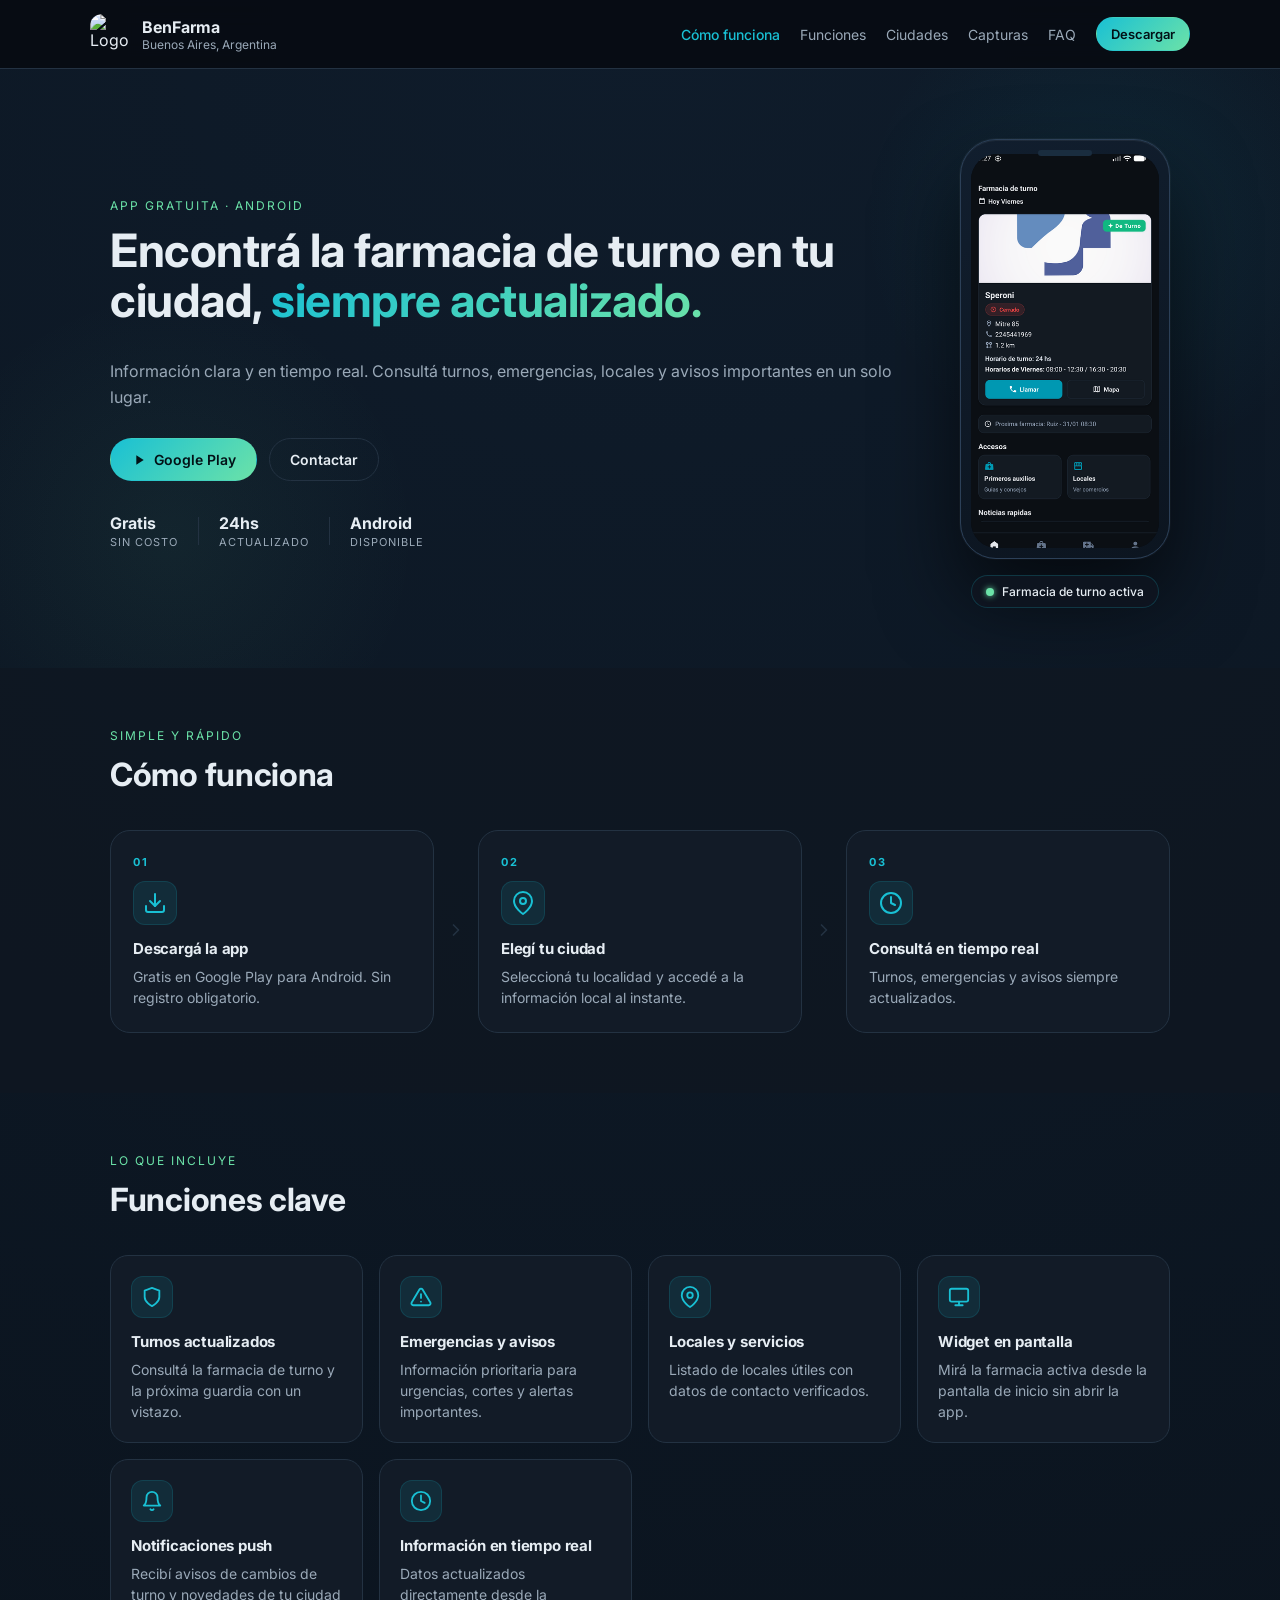
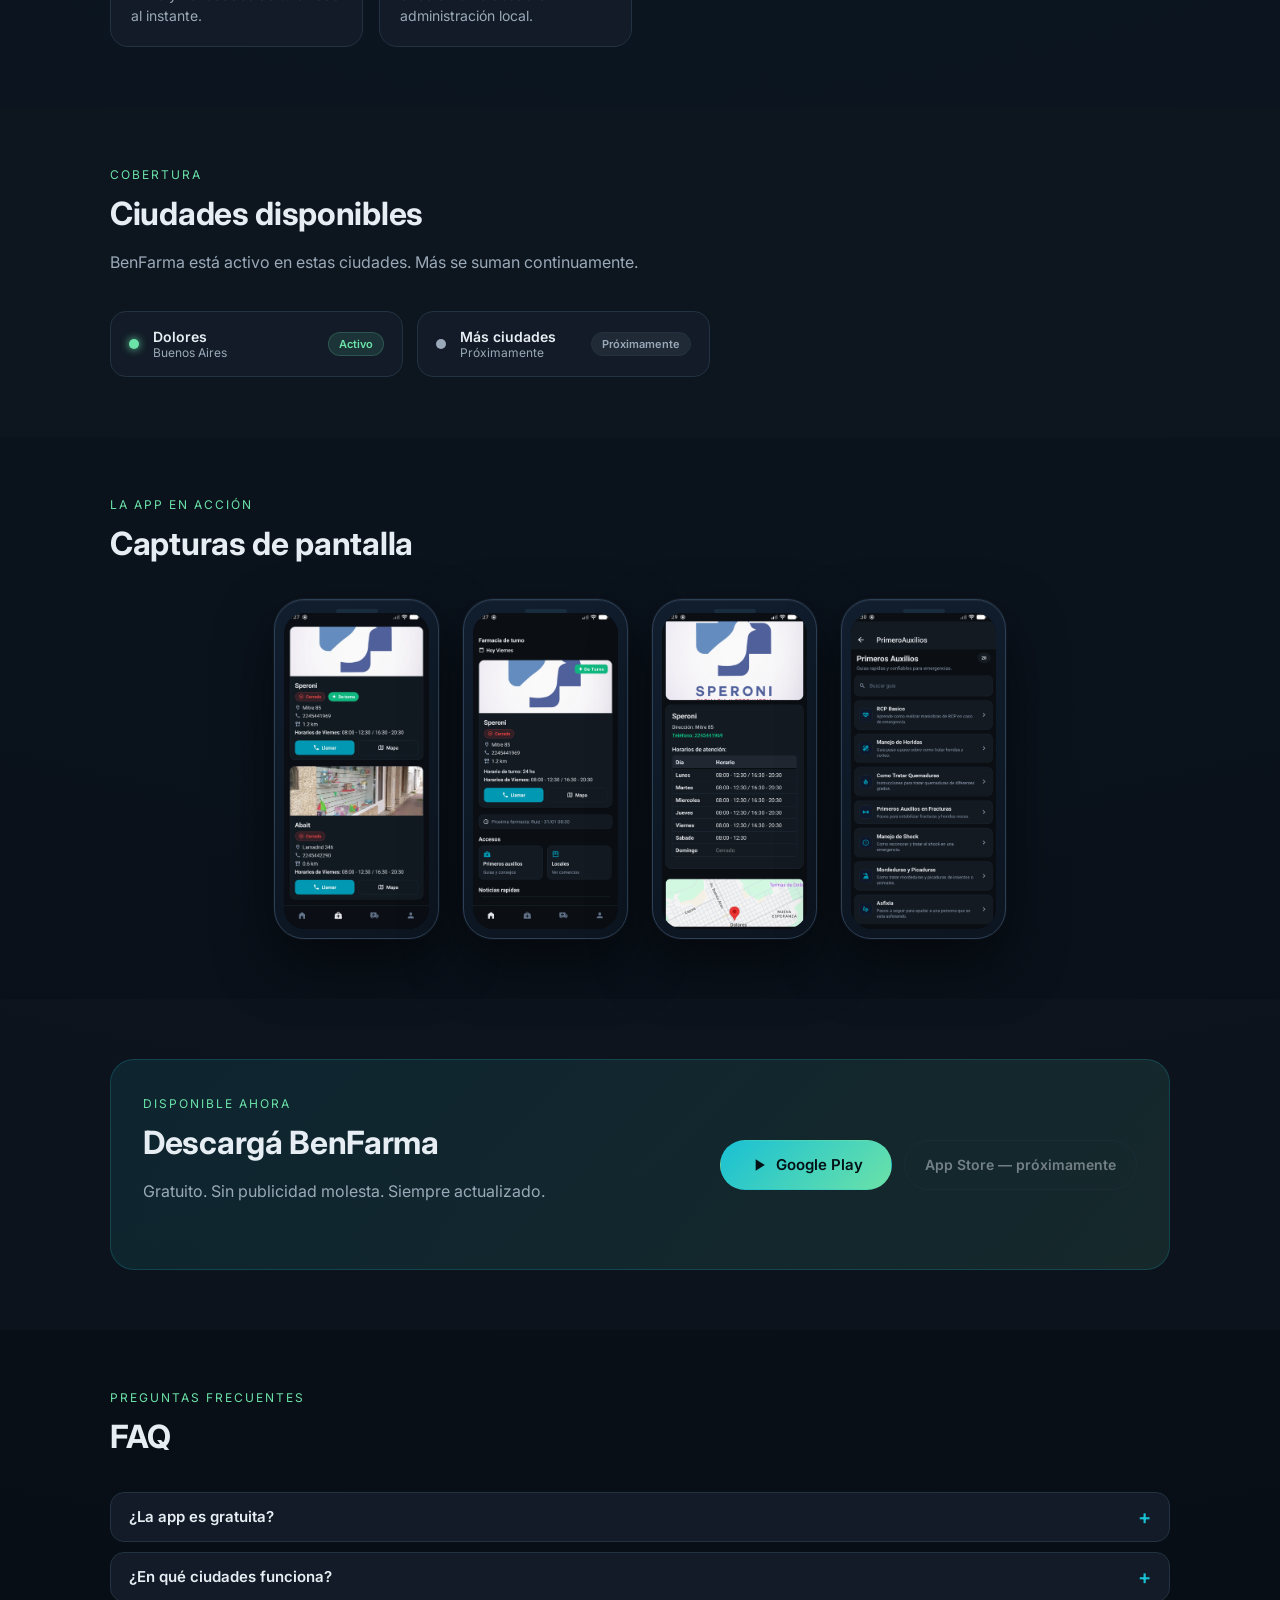
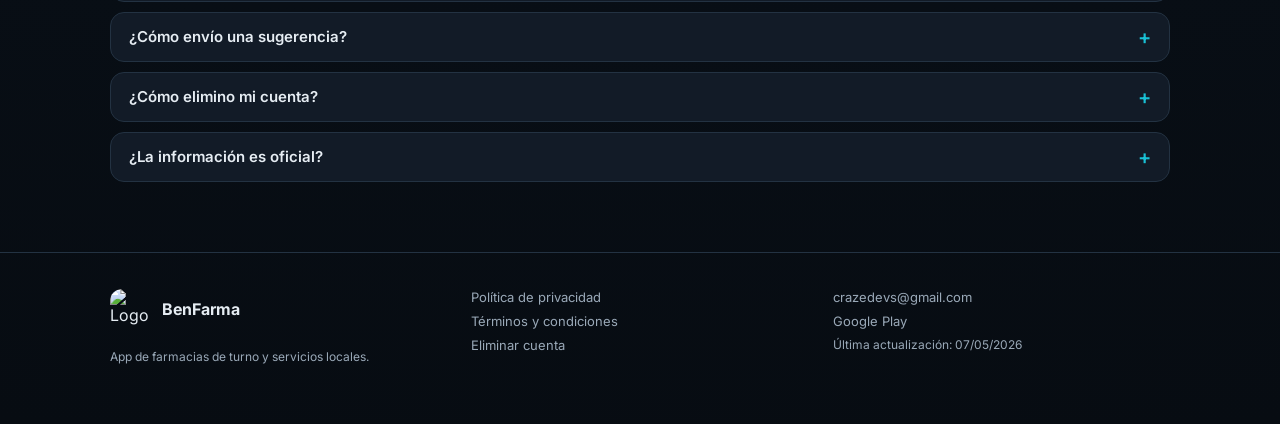
==== docs/index.html @ d3bd411a "feat(web): remove hero gradient, favicon ico, updated screenshots, og-cover image" ====
<!doctype html>
<html lang="es">
  <head>
    <meta charset="utf-8" />
    <meta name="viewport" content="width=device-width, initial-scale=1" />

    <!-- SEO primario -->
    <title>BenFarma — Encontrá la farmacia de turno en tu ciudad</title>
    <meta name="description" content="BenFarma es la app gratuita para encontrar la farmacia de turno, emergencias, locales y avisos importantes en tu ciudad. Disponible en Android." />
    <meta name="keywords" content="farmacia de turno, farmacia guardia, BenFarma, farmacias Buenos Aires, turno farmacia, guardia farmacia" />
    <meta name="robots" content="index, follow" />
    <meta name="author" content="BenFarma" />
    <link rel="canonical" href="https://crazedev04.github.io/benfarma" />

    <!-- Open Graph -->
    <meta property="og:type" content="website" />
    <meta property="og:url" content="https://crazedev04.github.io/benfarma" />
    <meta property="og:title" content="BenFarma — Encontrá la farmacia de turno en tu ciudad" />
    <meta property="og:description" content="App gratuita para ver la farmacia de turno, emergencias y avisos en tiempo real." />
    <meta property="og:image" content="https://crazedev04.github.io/benfarma/assets/og-cover.png" />
    <meta property="og:image:width" content="1200" />
    <meta property="og:image:height" content="630" />
    <meta property="og:locale" content="es_AR" />
    <meta property="og:site_name" content="BenFarma" />

    <!-- Twitter Card -->
    <meta name="twitter:card" content="summary_large_image" />
    <meta name="twitter:title" content="BenFarma — Farmacia de turno en tu ciudad" />
    <meta name="twitter:description" content="App gratuita para ver la farmacia de turno, emergencias y avisos en tiempo real." />
    <meta name="twitter:image" content="https://crazedev04.github.io/benfarma/assets/og-cover.png" />

    <!-- PWA -->
    <meta name="theme-color" content="#070c12" />
    <meta name="mobile-web-app-capable" content="yes" />
    <meta name="apple-mobile-web-app-status-bar-style" content="black-translucent" />

    <!-- JSON-LD: App -->
    <script type="application/ld+json">
    {
      "@context": "https://schema.org",
      "@type": "SoftwareApplication",
      "name": "BenFarma",
      "operatingSystem": "Android",
      "applicationCategory": "HealthApplication",
      "offers": { "@type": "Offer", "price": "0", "priceCurrency": "ARS" },
      "description": "App gratuita para encontrar la farmacia de turno, emergencias y avisos en tiempo real en tu ciudad.",
      "downloadUrl": "https://play.google.com/store/apps/details?id=com.overcode.farmadolores",
      "url": "https://crazedev04.github.io/benfarma"
    }
    </script>

    <!-- JSON-LD: Organization -->
    <script type="application/ld+json">
    {
      "@context": "https://schema.org",
      "@type": "Organization",
      "name": "BenFarma",
      "url": "https://crazedev04.github.io/benfarma",
      "email": "crazedevs@gmail.com",
      "description": "Desarrolladores de BenFarma, app de farmacias de turno para Argentina."
    }
    </script>

    <!-- Fonts -->
    <link rel="preconnect" href="https://fonts.googleapis.com" />
    <link rel="preconnect" href="https://fonts.gstatic.com" crossorigin />
    <link href="https://fonts.googleapis.com/css2?family=Inter:wght@400;500;600;700&display=swap" rel="stylesheet" />

    <link rel="icon" href="./assets/logo.ico" type="image/x-icon" />
    <link rel="shortcut icon" href="./assets/logo.ico" type="image/x-icon" />
    <link rel="preload" as="image" href="./assets/logo.png" />
    <link rel="preload" as="image" href="./assets/home.png" />
    <link rel="stylesheet" href="./styles.css" />
  </head>
  <body>

    <header class="topbar">
      <div class="container topbar-content">
        <a href="#" class="brand">
          <img src="./assets/logo.png" alt="Logo BenFarma" class="brand-logo" />
          <div>
            <p class="brand-name">BenFarma</p>
            <p class="brand-tag">Buenos Aires, Argentina</p>
          </div>
        </a>
        <input type="checkbox" id="nav-toggle" class="nav-toggle" />
        <label for="nav-toggle" class="nav-toggle-label" aria-label="Abrir menu">
          <span></span>
        </label>
        <nav class="topbar-links">
          <a href="#como-funciona">Cómo funciona</a>
          <a href="#funciones">Funciones</a>
          <a href="#ciudades">Ciudades</a>
          <a href="#capturas">Capturas</a>
          <a href="#faq">FAQ</a>
          <a class="button primary small" href="https://play.google.com/store/apps/details?id=com.overcode.farmadolores" target="_blank" rel="noopener noreferrer">Descargar</a>
        </nav>
      </div>
    </header>

    <main>

      <!-- HERO -->
      <section class="hero">
        <div class="hero-glow hero-glow--cyan" aria-hidden="true"></div>
        <div class="hero-glow hero-glow--green" aria-hidden="true"></div>
        <div class="container hero-grid">
          <div class="hero-text fade-in">
            <p class="eyebrow">App gratuita · Android</p>
            <h1>Encontrá la farmacia de turno en tu ciudad, <span class="text-gradient">siempre actualizado.</span></h1>
            <p class="lead">
              Información clara y en tiempo real. Consultá turnos, emergencias,
              locales y avisos importantes en un solo lugar.
            </p>
            <div class="cta-row">
              <a class="button primary" href="https://play.google.com/store/apps/details?id=com.overcode.farmadolores" target="_blank" rel="noopener noreferrer">
                <svg width="16" height="16" viewBox="0 0 24 24" fill="currentColor" aria-hidden="true"><path d="M8 5v14l11-7z"/></svg>
                Google Play
              </a>
              <a class="button ghost" href="mailto:crazedevs@gmail.com">Contactar</a>
            </div>
            <div class="stats-row">
              <div class="stat">
                <span class="stat-value">Gratis</span>
                <span class="stat-label">Sin costo</span>
              </div>
              <div class="stat-divider"></div>
              <div class="stat">
                <span class="stat-value">24hs</span>
                <span class="stat-label">Actualizado</span>
              </div>
              <div class="stat-divider"></div>
              <div class="stat">
                <span class="stat-value">Android</span>
                <span class="stat-label">Disponible</span>
              </div>
            </div>
          </div>

          <!-- Phone mockup -->
          <div class="hero-visual slide-from-right">
            <div class="phone-mockup">
              <div class="phone-notch"></div>
              <div class="phone-screen">
                <img src="./assets/home.png" alt="BenFarma - Farmacia de turno" fetchpriority="high" />
              </div>
            </div>
            <div class="phone-float-card">
              <div class="phone-float-dot"></div>
              <span>Farmacia de turno activa</span>
            </div>
          </div>
        </div>
      </section>

      <!-- CÓMO FUNCIONA -->
      <section id="como-funciona" class="section alt">
        <div class="container">
          <div class="section-head fade-in">
            <p class="eyebrow">Simple y rápido</p>
            <h2>Cómo funciona</h2>
          </div>
          <div class="steps-grid fade-in">
            <div class="step-card">
              <span class="step-number">01</span>
              <div class="step-icon">
                <svg width="24" height="24" viewBox="0 0 24 24" fill="none" stroke="currentColor" stroke-width="2" stroke-linecap="round" stroke-linejoin="round"><path d="M21 15v4a2 2 0 0 1-2 2H5a2 2 0 0 1-2-2v-4"/><polyline points="7 10 12 15 17 10"/><line x1="12" y1="15" x2="12" y2="3"/></svg>
              </div>
              <h3>Descargá la app</h3>
              <p>Gratis en Google Play para Android. Sin registro obligatorio.</p>
            </div>
            <div class="step-arrow" aria-hidden="true">
              <svg width="20" height="20" viewBox="0 0 24 24" fill="none" stroke="currentColor" stroke-width="2" stroke-linecap="round" stroke-linejoin="round"><polyline points="9 18 15 12 9 6"/></svg>
            </div>
            <div class="step-card">
              <span class="step-number">02</span>
              <div class="step-icon">
                <svg width="24" height="24" viewBox="0 0 24 24" fill="none" stroke="currentColor" stroke-width="2" stroke-linecap="round" stroke-linejoin="round"><path d="M21 10c0 7-9 13-9 13s-9-6-9-13a9 9 0 0 1 18 0z"/><circle cx="12" cy="10" r="3"/></svg>
              </div>
              <h3>Elegí tu ciudad</h3>
              <p>Seleccioná tu localidad y accedé a la información local al instante.</p>
            </div>
            <div class="step-arrow" aria-hidden="true">
              <svg width="20" height="20" viewBox="0 0 24 24" fill="none" stroke="currentColor" stroke-width="2" stroke-linecap="round" stroke-linejoin="round"><polyline points="9 18 15 12 9 6"/></svg>
            </div>
            <div class="step-card">
              <span class="step-number">03</span>
              <div class="step-icon">
                <svg width="24" height="24" viewBox="0 0 24 24" fill="none" stroke="currentColor" stroke-width="2" stroke-linecap="round" stroke-linejoin="round"><circle cx="12" cy="12" r="10"/><polyline points="12 6 12 12 16 14"/></svg>
              </div>
              <h3>Consultá en tiempo real</h3>
              <p>Turnos, emergencias y avisos siempre actualizados.</p>
            </div>
          </div>
        </div>
      </section>

      <!-- FUNCIONES -->
      <section id="funciones" class="section">
        <div class="container">
          <div class="section-head fade-in">
            <p class="eyebrow">Lo que incluye</p>
            <h2>Funciones clave</h2>
          </div>
          <div class="grid-3">
            <article class="card fade-in">
              <div class="card-icon">
                <svg width="22" height="22" viewBox="0 0 24 24" fill="none" stroke="currentColor" stroke-width="2" stroke-linecap="round" stroke-linejoin="round"><path d="M12 22s8-4 8-10V5l-8-3-8 3v7c0 6 8 10 8 10z"/></svg>
              </div>
              <h3>Turnos actualizados</h3>
              <p>Consultá la farmacia de turno y la próxima guardia con un vistazo.</p>
            </article>
            <article class="card fade-in">
              <div class="card-icon">
                <svg width="22" height="22" viewBox="0 0 24 24" fill="none" stroke="currentColor" stroke-width="2" stroke-linecap="round" stroke-linejoin="round"><path d="M10.29 3.86L1.82 18a2 2 0 0 0 1.71 3h16.94a2 2 0 0 0 1.71-3L13.71 3.86a2 2 0 0 0-3.42 0z"/><line x1="12" y1="9" x2="12" y2="13"/><line x1="12" y1="17" x2="12.01" y2="17"/></svg>
              </div>
              <h3>Emergencias y avisos</h3>
              <p>Información prioritaria para urgencias, cortes y alertas importantes.</p>
            </article>
            <article class="card fade-in">
              <div class="card-icon">
                <svg width="22" height="22" viewBox="0 0 24 24" fill="none" stroke="currentColor" stroke-width="2" stroke-linecap="round" stroke-linejoin="round"><path d="M21 10c0 7-9 13-9 13s-9-6-9-13a9 9 0 0 1 18 0z"/><circle cx="12" cy="10" r="3"/></svg>
              </div>
              <h3>Locales y servicios</h3>
              <p>Listado de locales útiles con datos de contacto verificados.</p>
            </article>
            <article class="card fade-in">
              <div class="card-icon">
                <svg width="22" height="22" viewBox="0 0 24 24" fill="none" stroke="currentColor" stroke-width="2" stroke-linecap="round" stroke-linejoin="round"><rect x="2" y="3" width="20" height="14" rx="2"/><path d="M8 21h8M12 17v4"/></svg>
              </div>
              <h3>Widget en pantalla</h3>
              <p>Mirá la farmacia activa desde la pantalla de inicio sin abrir la app.</p>
            </article>
            <article class="card fade-in">
              <div class="card-icon">
                <svg width="22" height="22" viewBox="0 0 24 24" fill="none" stroke="currentColor" stroke-width="2" stroke-linecap="round" stroke-linejoin="round"><path d="M18 8A6 6 0 0 0 6 8c0 7-3 9-3 9h18s-3-2-3-9"/><path d="M13.73 21a2 2 0 0 1-3.46 0"/></svg>
              </div>
              <h3>Notificaciones push</h3>
              <p>Recibí avisos de cambios de turno y novedades de tu ciudad al instante.</p>
            </article>
            <article class="card fade-in">
              <div class="card-icon">
                <svg width="22" height="22" viewBox="0 0 24 24" fill="none" stroke="currentColor" stroke-width="2" stroke-linecap="round" stroke-linejoin="round"><circle cx="12" cy="12" r="10"/><polyline points="12 6 12 12 16 14"/></svg>
              </div>
              <h3>Información en tiempo real</h3>
              <p>Datos actualizados directamente desde la administración local.</p>
            </article>
          </div>
        </div>
      </section>

      <!-- CIUDADES -->
      <section id="ciudades" class="section alt">
        <div class="container">
          <div class="section-head fade-in">
            <p class="eyebrow">Cobertura</p>
            <h2>Ciudades disponibles</h2>
            <p class="lead">BenFarma está activo en estas ciudades. Más se suman continuamente.</p>
          </div>
          <div class="cities-grid fade-in">
            <div class="city-card">
              <div class="city-dot"></div>
              <div>
                <p class="city-name">Dolores</p>
                <p class="city-prov">Buenos Aires</p>
              </div>
              <span class="city-badge active">Activo</span>
            </div>
            <div class="city-card upcoming">
              <div class="city-dot dim"></div>
              <div>
                <p class="city-name">Más ciudades</p>
                <p class="city-prov">Próximamente</p>
              </div>
              <span class="city-badge">Próximamente</span>
            </div>
          </div>
        </div>
      </section>

      <!-- CAPTURAS -->
      <section id="capturas" class="section">
        <div class="container">
          <div class="section-head fade-in">
            <p class="eyebrow">La app en acción</p>
            <h2>Capturas de pantalla</h2>
          </div>
          <div class="screenshots fade-in">
            <div class="screenshot-phone">
              <div class="screenshot-notch"></div>
              <div class="screenshot-screen">
                <img src="./assets/farmacias.png" alt="BenFarma - Pantalla de farmacias" loading="lazy" />
              </div>
            </div>
            <div class="screenshot-phone">
              <div class="screenshot-notch"></div>
              <div class="screenshot-screen">
                <img src="./assets/home.png" alt="BenFarma - Farmacia de turno" loading="lazy" />
              </div>
            </div>
            <div class="screenshot-phone">
              <div class="screenshot-notch"></div>
              <div class="screenshot-screen">
                <img src="./assets/detalle.png" alt="BenFarma - Detalle de farmacia" loading="lazy" />
              </div>
            </div>
            <div class="screenshot-phone">
              <div class="screenshot-notch"></div>
              <div class="screenshot-screen">
                <img src="./assets/auxilios.png" alt="BenFarma - Primeros auxilios" loading="lazy" />
              </div>
            </div>
          </div>
        </div>
      </section>

      <!-- DESCARGAR -->
      <section id="descargar" class="section alt">
        <div class="container">
          <div class="cta-card fade-in">
            <div>
              <p class="eyebrow">Disponible ahora</p>
              <h2>Descargá BenFarma</h2>
              <p class="lead">Gratuito. Sin publicidad molesta. Siempre actualizado.</p>
            </div>
            <div class="cta-row">
              <a class="button primary large" href="https://play.google.com/store/apps/details?id=com.overcode.farmadolores" target="_blank" rel="noopener noreferrer">
                <svg width="20" height="20" viewBox="0 0 24 24" fill="currentColor" aria-hidden="true"><path d="M8 5v14l11-7z"/></svg>
                Google Play
              </a>
              <span class="button ghost disabled">App Store — próximamente</span>
            </div>
          </div>
        </div>
      </section>

      <!-- FAQ -->
      <section id="faq" class="section">
        <div class="container">
          <div class="section-head fade-in">
            <p class="eyebrow">Preguntas frecuentes</p>
            <h2>FAQ</h2>
          </div>
          <div class="faq fade-in">
            <details>
              <summary>¿La app es gratuita?</summary>
              <p>Sí, BenFarma es completamente gratuita.</p>
            </details>
            <details>
              <summary>¿En qué ciudades funciona?</summary>
              <p>Actualmente en Dolores, Buenos Aires. Más ciudades se incorporan progresivamente.</p>
            </details>
            <details>
              <summary>¿Cómo envío una sugerencia?</summary>
              <p>Desde la app podés enviar sugerencias o escribir a <a class="link" href="mailto:crazedevs@gmail.com">crazedevs@gmail.com</a>.</p>
            </details>
            <details>
              <summary>¿Cómo elimino mi cuenta?</summary>
              <p>Podés iniciar el proceso desde la app o en la <a class="link" href="./account-deletion/index.html">página de eliminación de cuenta</a>.</p>
            </details>
            <details>
              <summary>¿La información es oficial?</summary>
              <p>Sí. Los datos de turnos y avisos son cargados por la administración local de cada ciudad.</p>
            </details>
          </div>
        </div>
      </section>

    </main>

    <footer class="footer">
      <div class="container footer-grid">
        <div>
          <a href="#" class="brand" style="margin-bottom:8px;display:inline-flex;">
            <img src="./assets/logo.png" alt="Logo BenFarma" class="brand-logo" loading="lazy" />
            <p class="brand-name">BenFarma</p>
          </a>
          <p class="micro">App de farmacias de turno y servicios locales.</p>
        </div>
        <div class="footer-links">
          <a href="./privacy.html">Política de privacidad</a>
          <a href="./terms.html">Términos y condiciones</a>
          <a href="./account-deletion/index.html">Eliminar cuenta</a>
        </div>
        <div class="footer-links">
          <a href="mailto:crazedevs@gmail.com">crazedevs@gmail.com</a>
          <a href="https://play.google.com/store/apps/details?id=com.overcode.farmadolores" target="_blank" rel="noopener noreferrer">Google Play</a>
          <span class="micro">Última actualización: 07/05/2026</span>
        </div>
      </div>
    </footer>

    <!-- Back to top -->
    <button class="back-to-top" id="backTop" aria-label="Volver arriba">
      <svg width="18" height="18" viewBox="0 0 24 24" fill="none" stroke="currentColor" stroke-width="2.5" stroke-linecap="round" stroke-linejoin="round"><polyline points="18 15 12 9 6 15"/></svg>
    </button>

    <script>
      // Fade-in on scroll
      const obs = new IntersectionObserver(
        es => es.forEach(e => e.isIntersecting && e.target.classList.add('visible')),
        { threshold: 0.1 }
      );
      document.querySelectorAll('.fade-in, .slide-from-right').forEach(el => obs.observe(el));

      // Nav active on scroll
      const sections = document.querySelectorAll('main section[id]');
      const navLinks = document.querySelectorAll('.topbar-links a[href^="#"]');
      const sectionObs = new IntersectionObserver(
        entries => entries.forEach(e => {
          if (e.isIntersecting) {
            navLinks.forEach(l => l.classList.toggle('nav-active', l.getAttribute('href') === '#' + e.target.id));
          }
        }),
        { threshold: 0.4 }
      );
      sections.forEach(s => sectionObs.observe(s));

      // Back to top
      const btn = document.getElementById('backTop');
      window.addEventListener('scroll', () => btn.classList.toggle('visible', window.scrollY > 400), { passive: true });
      btn.addEventListener('click', () => window.scrollTo({ top: 0, behavior: 'smooth' }));
    </script>

  </body>
</html>
---- docs/styles.css ----
:root {
  color-scheme: dark;
  --bg: #070c12;
  --surface: #0f1621;
  --card: #121b27;
  --border: #233242;
  --text: #e6edf3;
  --muted: #9aa9b8;
  --accent: #19c0d4;
  --accent-2: #6be2a8;
  --shadow: rgba(0, 0, 0, 0.25);
}

* { box-sizing: border-box; }

html { scroll-behavior: smooth; }

body {
  margin: 0;
  font-family: 'Inter', "Segoe UI", system-ui, -apple-system, sans-serif;
  background: radial-gradient(circle at top, #0f1c2b, var(--bg));
  color: var(--text);
}

a { color: inherit; text-decoration: none; }

/* ── Layout ── */
.container {
  max-width: 1100px;
  margin: 0 auto;
  padding: 0 20px;
}

/* ── Topbar ── */
.topbar {
  position: sticky;
  top: 0;
  z-index: 10;
  background: rgba(7, 12, 18, 0.9);
  backdrop-filter: blur(12px);
  border-bottom: 1px solid var(--border);
}

.topbar-content {
  display: flex;
  align-items: center;
  justify-content: space-between;
  padding: 14px 0;
  gap: 16px;
  flex-wrap: wrap;
}

.topbar-links {
  display: flex;
  align-items: center;
  gap: 20px;
  flex-wrap: wrap;
  font-size: 14px;
  color: var(--muted);
}

.topbar-links a:not(.button) { transition: color 0.15s; }
.topbar-links a:not(.button):hover,
.topbar-links a.nav-active { color: var(--text); }

.topbar-links a.nav-active {
  color: var(--accent);
  font-weight: 500;
}

.nav-toggle { display: none; }

.nav-toggle-label {
  display: none;
  width: 40px;
  height: 40px;
  border-radius: 10px;
  border: 1px solid var(--border);
  align-items: center;
  justify-content: center;
  cursor: pointer;
}

.nav-toggle-label span,
.nav-toggle-label span::before,
.nav-toggle-label span::after {
  display: block;
  width: 18px;
  height: 2px;
  background: var(--text);
  content: '';
  position: relative;
}

.nav-toggle-label span::before { position: absolute; top: -6px; }
.nav-toggle-label span::after  { position: absolute; top: 6px; }

/* ── Brand ── */
.brand { display: flex; align-items: center; gap: 12px; }

.brand-logo {
  width: 40px;
  height: 40px;
  border-radius: 12px;
  object-fit: cover;
}

.brand-name { font-size: 16px; font-weight: 700; margin: 0; }
.brand-tag  { margin: 0; font-size: 12px; color: var(--muted); }

/* ── Buttons ── */
.button {
  display: inline-flex;
  align-items: center;
  gap: 7px;
  justify-content: center;
  padding: 12px 20px;
  border-radius: 999px;
  font-weight: 600;
  font-size: 14px;
  font-family: inherit;
  border: 1px solid transparent;
  transition: opacity 0.15s, transform 0.15s;
  cursor: pointer;
}

.button:hover { opacity: 0.88; transform: translateY(-1px); }

.button.primary {
  background: linear-gradient(135deg, var(--accent), var(--accent-2));
  color: #021116;
}

.button.ghost { border-color: var(--border); color: var(--text); }
.button.ghost:hover { border-color: var(--muted); }
.button.disabled { opacity: 0.45; cursor: not-allowed; pointer-events: none; }
.button.small  { padding: 8px 14px; font-size: 13px; }
.button.large  { padding: 14px 28px; font-size: 15px; }

/* ── Typography ── */
.eyebrow {
  text-transform: uppercase;
  letter-spacing: 2px;
  font-size: 12px;
  color: var(--accent-2);
  margin: 0 0 12px;
}

h1 {
  font-size: clamp(30px, 5vw, 46px);
  line-height: 1.1;
  margin: 0 0 16px;
  letter-spacing: -0.5px;
}

h2 {
  font-size: clamp(22px, 3vw, 32px);
  margin: 0 0 20px;
  letter-spacing: -0.3px;
}

h3 { letter-spacing: -0.2px; }

.text-gradient {
  background: linear-gradient(135deg, var(--accent), var(--accent-2));
  -webkit-background-clip: text;
  -webkit-text-fill-color: transparent;
  background-clip: text;
}

.lead {
  font-size: 16px;
  color: var(--muted);
  margin-bottom: 28px;
  line-height: 1.65;
}

.micro { font-size: 12px; color: var(--muted); }

/* ── Hero ── */
.hero {
  padding: 70px 0 60px;
  position: relative;
  overflow: hidden;
}

.hero-glow {
  position: absolute;
  width: 500px;
  height: 500px;
  border-radius: 50%;
  pointer-events: none;
}

.hero-glow--cyan {
  top: -100px;
  right: -80px;
  background: radial-gradient(circle, rgba(25, 192, 212, 0.08) 0%, transparent 70%);
  animation: glow-pulse 5s ease-in-out infinite;
}

.hero-glow--green {
  bottom: -120px;
  left: -80px;
  background: radial-gradient(circle, rgba(107, 226, 168, 0.06) 0%, transparent 70%);
  animation: glow-pulse 5s ease-in-out infinite 2.5s;
}

@keyframes glow-pulse {
  0%, 100% { opacity: 0.5; transform: scale(1); }
  50%       { opacity: 1;   transform: scale(1.15); }
}

.hero-grid {
  display: grid;
  grid-template-columns: 1fr auto;
  gap: 48px;
  align-items: center;
}

.hero-text { display: flex; flex-direction: column; min-width: 0; }

.cta-row {
  display: flex;
  gap: 12px;
  flex-wrap: wrap;
  margin-bottom: 32px;
}

/* ── Stats row ── */
.stats-row { display: flex; align-items: center; gap: 20px; flex-wrap: wrap; }

.stat { display: flex; flex-direction: column; gap: 2px; }

.stat-value { font-size: 16px; font-weight: 700; color: var(--text); }

.stat-label {
  font-size: 11px;
  color: var(--muted);
  text-transform: uppercase;
  letter-spacing: 1px;
}

.stat-divider { width: 1px; height: 28px; background: var(--border); }

/* ── Phone mockup ── */
.hero-visual {
  position: relative;
  display: flex;
  flex-direction: column;
  align-items: center;
  gap: 16px;
}

.phone-mockup {
  width: 210px;
  height: 420px;
  background: linear-gradient(160deg, #111e2e, #0c1520);
  border: 1.5px solid #2c4058;
  border-radius: 36px;
  padding: 14px 10px 10px;
  box-shadow:
    0 40px 80px rgba(0, 0, 0, 0.6),
    0 0 0 1px rgba(255, 255, 255, 0.04),
    inset 0 1px 0 rgba(255, 255, 255, 0.06);
  position: relative;
  animation: phone-float 4s ease-in-out infinite;
}

@keyframes phone-float {
  0%, 100% { transform: translateY(0); }
  50%       { transform: translateY(-8px); }
}

.phone-notch {
  position: absolute;
  top: 10px;
  left: 50%;
  transform: translateX(-50%);
  width: 54px;
  height: 6px;
  background: #1a2d3f;
  border-radius: 3px;
}

.phone-screen {
  width: 100%;
  height: 100%;
  border-radius: 26px;
  overflow: hidden;
  background: #070c12;
}

.phone-screen img {
  width: 100%;
  height: 100%;
  object-fit: cover;
  object-position: 0% 5%;
  display: block;
}

.phone-float-card {
  display: flex;
  align-items: center;
  gap: 8px;
  background: rgba(15, 22, 33, 0.9);
  border: 1px solid rgba(25, 192, 212, 0.2);
  border-radius: 999px;
  padding: 8px 14px;
  font-size: 12px;
  font-weight: 500;
  color: var(--text);
  backdrop-filter: blur(8px);
  white-space: nowrap;
}

.phone-float-dot {
  width: 8px;
  height: 8px;
  border-radius: 50%;
  background: var(--accent-2);
  box-shadow: 0 0 6px var(--accent-2);
  flex-shrink: 0;
  animation: dot-blink 2s ease-in-out infinite;
}

@keyframes dot-blink {
  0%, 100% { opacity: 1; }
  50%       { opacity: 0.4; }
}

/* ── Sections ── */
.section { padding: 60px 0; }
.section.alt { background: rgba(15, 22, 33, 0.6); }
.section-head { margin-bottom: 36px; }
.section-head h2 { margin-bottom: 8px; }

/* ── Cómo funciona ── */
.steps-grid {
  display: flex;
  align-items: center;
  gap: 0;
  flex-wrap: wrap;
}

.step-card {
  flex: 1;
  min-width: 200px;
  background: var(--card);
  border: 1px solid var(--border);
  border-radius: 20px;
  padding: 24px 22px;
  position: relative;
  transition: border-color 0.2s, transform 0.2s;
}

.step-card:hover {
  border-color: rgba(25, 192, 212, 0.3);
  transform: translateY(-2px);
}

.step-number {
  font-size: 11px;
  font-weight: 700;
  letter-spacing: 2px;
  color: var(--accent);
  text-transform: uppercase;
  display: block;
  margin-bottom: 12px;
}

.step-icon {
  width: 44px;
  height: 44px;
  border-radius: 12px;
  background: rgba(25, 192, 212, 0.1);
  border: 1px solid rgba(25, 192, 212, 0.15);
  display: grid;
  place-items: center;
  color: var(--accent);
  margin-bottom: 14px;
}

.step-card h3 { font-size: 15px; margin: 0 0 8px; }
.step-card p  { font-size: 14px; color: var(--muted); margin: 0; line-height: 1.5; }

.step-arrow {
  padding: 0 12px;
  color: var(--border);
  flex-shrink: 0;
}

/* ── Feature cards ── */
.grid-3 {
  display: grid;
  grid-template-columns: repeat(auto-fit, minmax(220px, 1fr));
  gap: 16px;
}

.card {
  background: var(--card);
  border: 1px solid var(--border);
  border-radius: 18px;
  padding: 20px;
  transition: border-color 0.2s, transform 0.2s, box-shadow 0.2s;
}

.card:hover {
  border-color: rgba(25, 192, 212, 0.3);
  transform: translateY(-2px);
  box-shadow: 0 8px 24px rgba(0, 0, 0, 0.3);
}

.card-icon {
  width: 42px;
  height: 42px;
  border-radius: 12px;
  background: rgba(25, 192, 212, 0.1);
  border: 1px solid rgba(25, 192, 212, 0.15);
  display: grid;
  place-items: center;
  color: var(--accent);
  margin-bottom: 14px;
}

.card h3 { font-size: 15px; margin: 0 0 8px; }
.card p  { font-size: 14px; color: var(--muted); margin: 0; line-height: 1.5; }

/* ── Cities ── */
.cities-grid {
  display: grid;
  grid-template-columns: repeat(auto-fit, minmax(240px, 1fr));
  gap: 14px;
  max-width: 600px;
}

.city-card {
  display: flex;
  align-items: center;
  gap: 14px;
  background: var(--card);
  border: 1px solid var(--border);
  border-radius: 16px;
  padding: 16px 18px;
  transition: border-color 0.2s;
}

.city-card:not(.upcoming):hover { border-color: rgba(107, 226, 168, 0.3); }

.city-dot {
  width: 10px;
  height: 10px;
  border-radius: 50%;
  background: var(--accent-2);
  box-shadow: 0 0 8px var(--accent-2);
  flex-shrink: 0;
}

.city-dot.dim { background: var(--muted); box-shadow: none; }

.city-name { font-size: 14px; font-weight: 600; margin: 0; }
.city-prov { font-size: 12px; color: var(--muted); margin: 0; }

.city-badge {
  margin-left: auto;
  font-size: 11px;
  font-weight: 600;
  padding: 4px 10px;
  border-radius: 999px;
  background: rgba(154, 169, 184, 0.1);
  border: 1px solid var(--border);
  color: var(--muted);
  white-space: nowrap;
}

.city-badge.active {
  background: rgba(107, 226, 168, 0.12);
  border-color: rgba(107, 226, 168, 0.2);
  color: var(--accent-2);
}

/* ── Screenshots ── */
.screenshots {
  display: flex;
  justify-content: center;
  gap: 24px;
  flex-wrap: wrap;
}

.screenshot-phone {
  width: 165px;
  height: 340px;
  background: linear-gradient(160deg, #111e2e, #0c1520);
  border: 1.5px solid #2c4058;
  border-radius: 30px;
  padding: 13px 9px 9px;
  box-shadow:
    0 24px 56px rgba(0, 0, 0, 0.5),
    0 0 0 1px rgba(255, 255, 255, 0.04),
    inset 0 1px 0 rgba(255, 255, 255, 0.06);
  position: relative;
  transition: transform 0.2s, box-shadow 0.2s;
  flex-shrink: 0;
}

.screenshot-phone:hover {
  transform: translateY(-5px);
  box-shadow:
    0 36px 72px rgba(0, 0, 0, 0.6),
    0 0 0 1px rgba(25, 192, 212, 0.15),
    inset 0 1px 0 rgba(255, 255, 255, 0.06);
}

.screenshot-notch {
  position: absolute;
  top: 9px;
  left: 50%;
  transform: translateX(-50%);
  width: 42px;
  height: 4px;
  background: #1a2d3f;
  border-radius: 2px;
}

.screenshot-screen {
  width: 100%;
  height: 100%;
  border-radius: 21px;
  overflow: hidden;
  background: #070c12;
}

.screenshot-screen img {
  width: 100%;
  height: 100%;
  object-fit: cover;
  object-position: 0% 5%;
  display: block;
}

/* ── CTA card ── */
.cta-card {
  background: linear-gradient(135deg, rgba(25, 192, 212, 0.1), rgba(107, 226, 168, 0.1));
  border: 1px solid rgba(25, 192, 212, 0.2);
  padding: 36px 32px;
  border-radius: 24px;
  display: flex;
  flex-wrap: wrap;
  align-items: center;
  justify-content: space-between;
  gap: 24px;
}

.cta-card h2       { margin-bottom: 6px; }
.cta-card .cta-row { margin-bottom: 0; }

/* ── FAQ ── */
.faq details {
  background: var(--card);
  border: 1px solid var(--border);
  border-radius: 14px;
  padding: 14px 18px;
  margin-bottom: 10px;
  transition: border-color 0.2s;
}

.faq details[open] { border-color: rgba(25, 192, 212, 0.25); }

.faq summary {
  cursor: pointer;
  font-weight: 600;
  font-size: 15px;
  list-style: none;
  display: flex;
  justify-content: space-between;
  align-items: center;
  border-radius: 4px;
}

.faq summary::-webkit-details-marker { display: none; }

.faq summary:focus-visible {
  outline: 2px solid var(--accent);
  outline-offset: 3px;
}

.faq summary::after {
  content: '+';
  font-size: 20px;
  color: var(--accent);
  line-height: 1;
  transition: transform 0.2s;
  flex-shrink: 0;
}

.faq details[open] summary::after { transform: rotate(45deg); }

.faq details p {
  margin: 10px 0 0;
  font-size: 14px;
  color: var(--muted);
  line-height: 1.6;
}

/* ── Footer ── */
.footer { border-top: 1px solid var(--border); padding: 36px 0 48px; }

.footer-grid {
  display: grid;
  gap: 24px;
  grid-template-columns: repeat(auto-fit, minmax(200px, 1fr));
}

.footer-links { display: grid; gap: 8px; font-size: 13px; color: var(--muted); align-content: start; }
.footer-links a:hover { color: var(--text); }

/* ── Back to top ── */
.back-to-top {
  position: fixed;
  bottom: 24px;
  right: 24px;
  width: 44px;
  height: 44px;
  border-radius: 50%;
  background: linear-gradient(135deg, var(--accent), var(--accent-2));
  color: #021116;
  border: none;
  cursor: pointer;
  display: grid;
  place-items: center;
  opacity: 0;
  transform: translateY(12px);
  transition: opacity 0.3s, transform 0.3s;
  z-index: 100;
  box-shadow: 0 4px 16px rgba(25, 192, 212, 0.35);
}

.back-to-top.visible     { opacity: 1; transform: translateY(0); }
.back-to-top:hover       { transform: translateY(-2px); }

/* ── Animations ── */
.fade-in {
  opacity: 0;
  transform: translateY(18px);
  transition: opacity 0.55s ease, transform 0.55s ease;
}

.fade-in.visible { opacity: 1; transform: translateY(0); }

.slide-from-right {
  opacity: 0;
  transform: translateX(40px);
  transition: opacity 0.6s ease, transform 0.6s ease;
  transition-delay: 0.15s;
}

.slide-from-right.visible { opacity: 1; transform: translateX(0); }

/* ── Inner pages ── */
.page { min-height: 100vh; padding: 40px 0 60px; }
.page .hero { padding-top: 20px; }
.steps { padding-left: 18px; color: var(--muted); }
.steps li { margin-bottom: 10px; }
.form { display: grid; gap: 12px; }
.field { display: grid; gap: 6px; font-size: 13px; color: var(--muted); }
.field input,
.field textarea {
  background: #0d1520;
  border: 1px solid var(--border);
  border-radius: 12px;
  padding: 10px 12px;
  color: var(--text);
  font-size: 14px;
  font-family: inherit;
}
.note { font-size: 12px; color: var(--muted); }
.link { color: var(--accent); }

/* ── Responsive ── */
@media (max-width: 860px) {
  .hero-grid {
    grid-template-columns: 1fr;
  }

  .hero-visual {
    order: -1;
    flex-direction: row;
    justify-content: center;
    align-items: flex-end;
    gap: 20px;
  }

  .phone-mockup {
    width: 160px;
    height: 320px;
    border-radius: 28px;
  }

  .phone-screen { border-radius: 20px; }

  .steps-grid { gap: 12px; }
  .step-arrow { transform: rotate(90deg); padding: 4px 0; width: 100%; display: flex; justify-content: center; }
}

@media (max-width: 720px) {
  .topbar-content { flex-direction: row; align-items: center; }

  .nav-toggle-label {
    display: inline-flex;
    margin-left: auto;
  }

  .topbar-links {
    width: 100%;
    display: none;
    flex-direction: column;
    align-items: flex-start;
    gap: 12px;
    padding: 14px;
    margin-top: 8px;
    background: var(--surface);
    border: 1px solid var(--border);
    border-radius: 14px;
  }

  .nav-toggle:checked ~ .topbar-links { display: flex; }

  .hero { padding-top: 40px; }
  .cta-card { padding: 24px 20px; }
  .cities-grid { max-width: 100%; }

  /* Screenshot carousel on mobile */
  .screenshots {
    flex-wrap: nowrap;
    overflow-x: auto;
    scroll-snap-type: x mandatory;
    justify-content: flex-start;
    padding-bottom: 12px;
    -webkit-overflow-scrolling: touch;
    scrollbar-width: none;
  }

  .screenshots::-webkit-scrollbar { display: none; }

  .screenshot-phone {
    scroll-snap-align: center;
    flex-shrink: 0;
  }
}
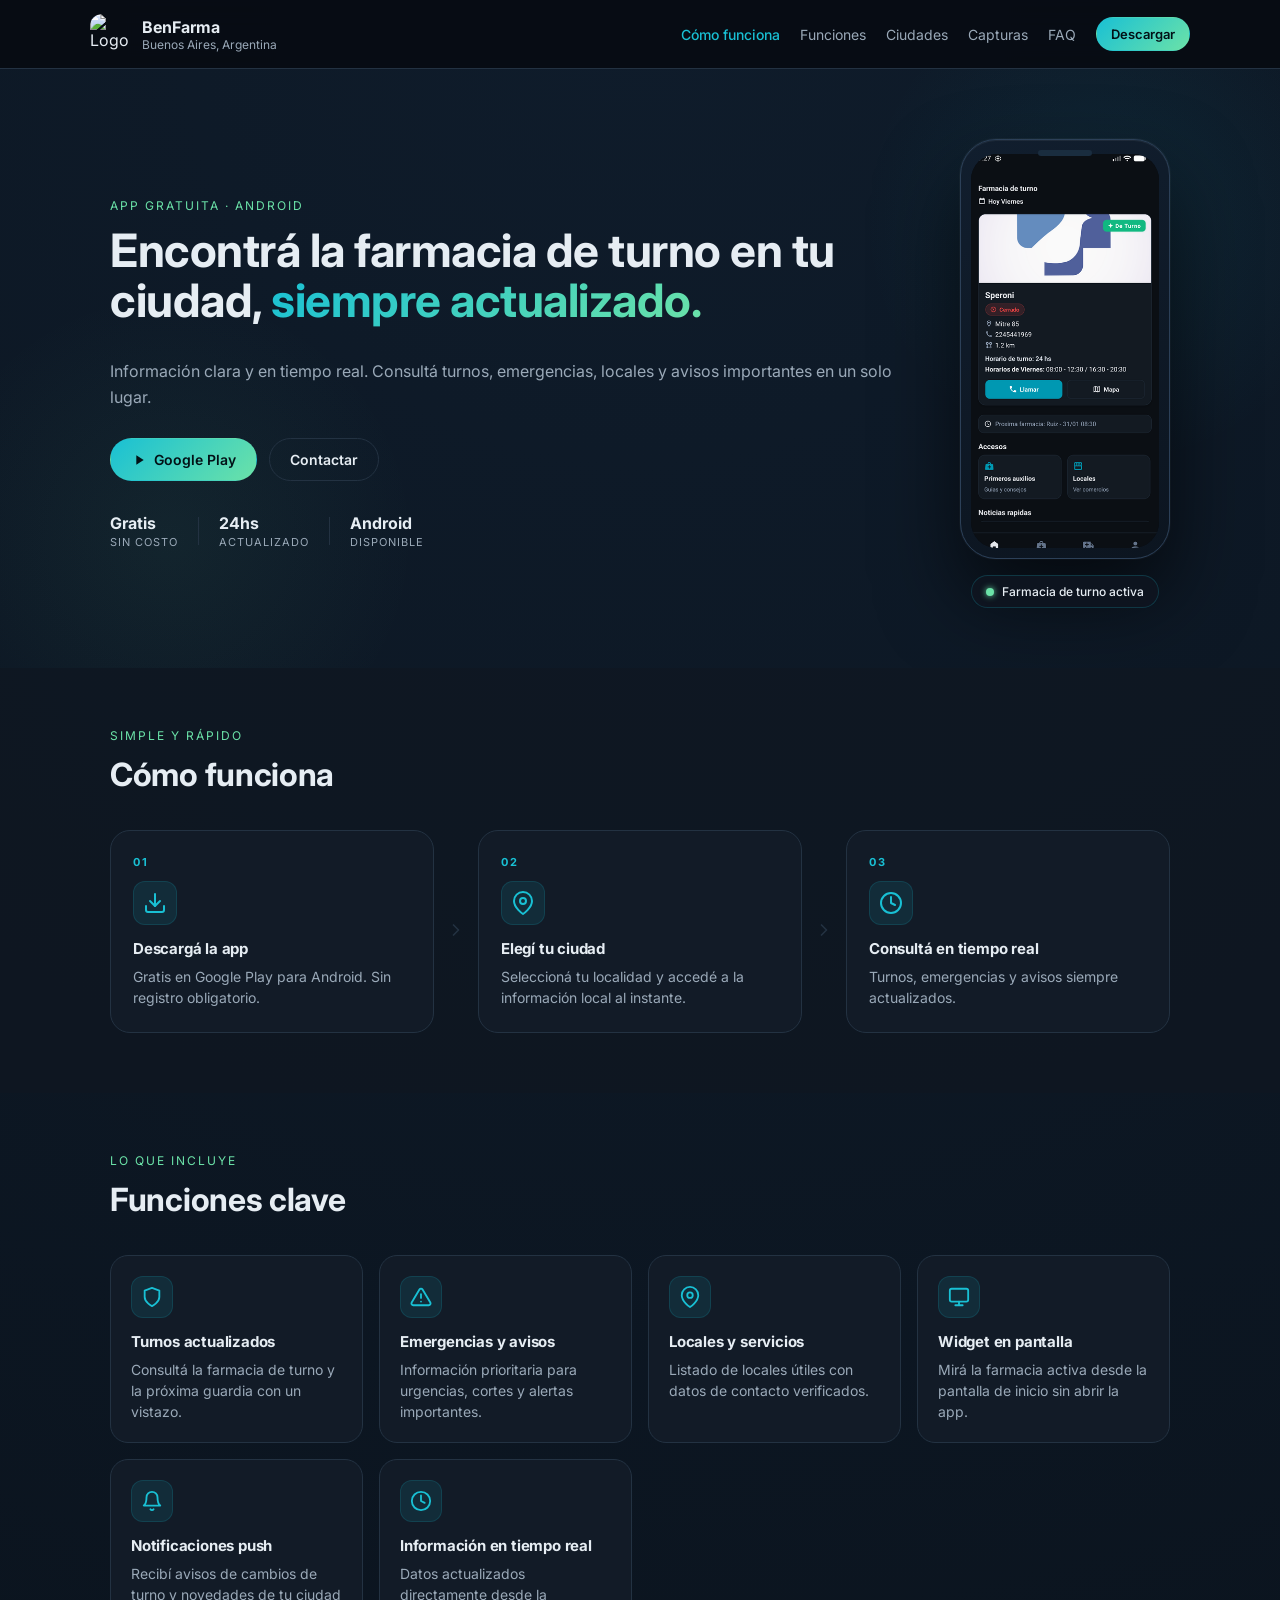
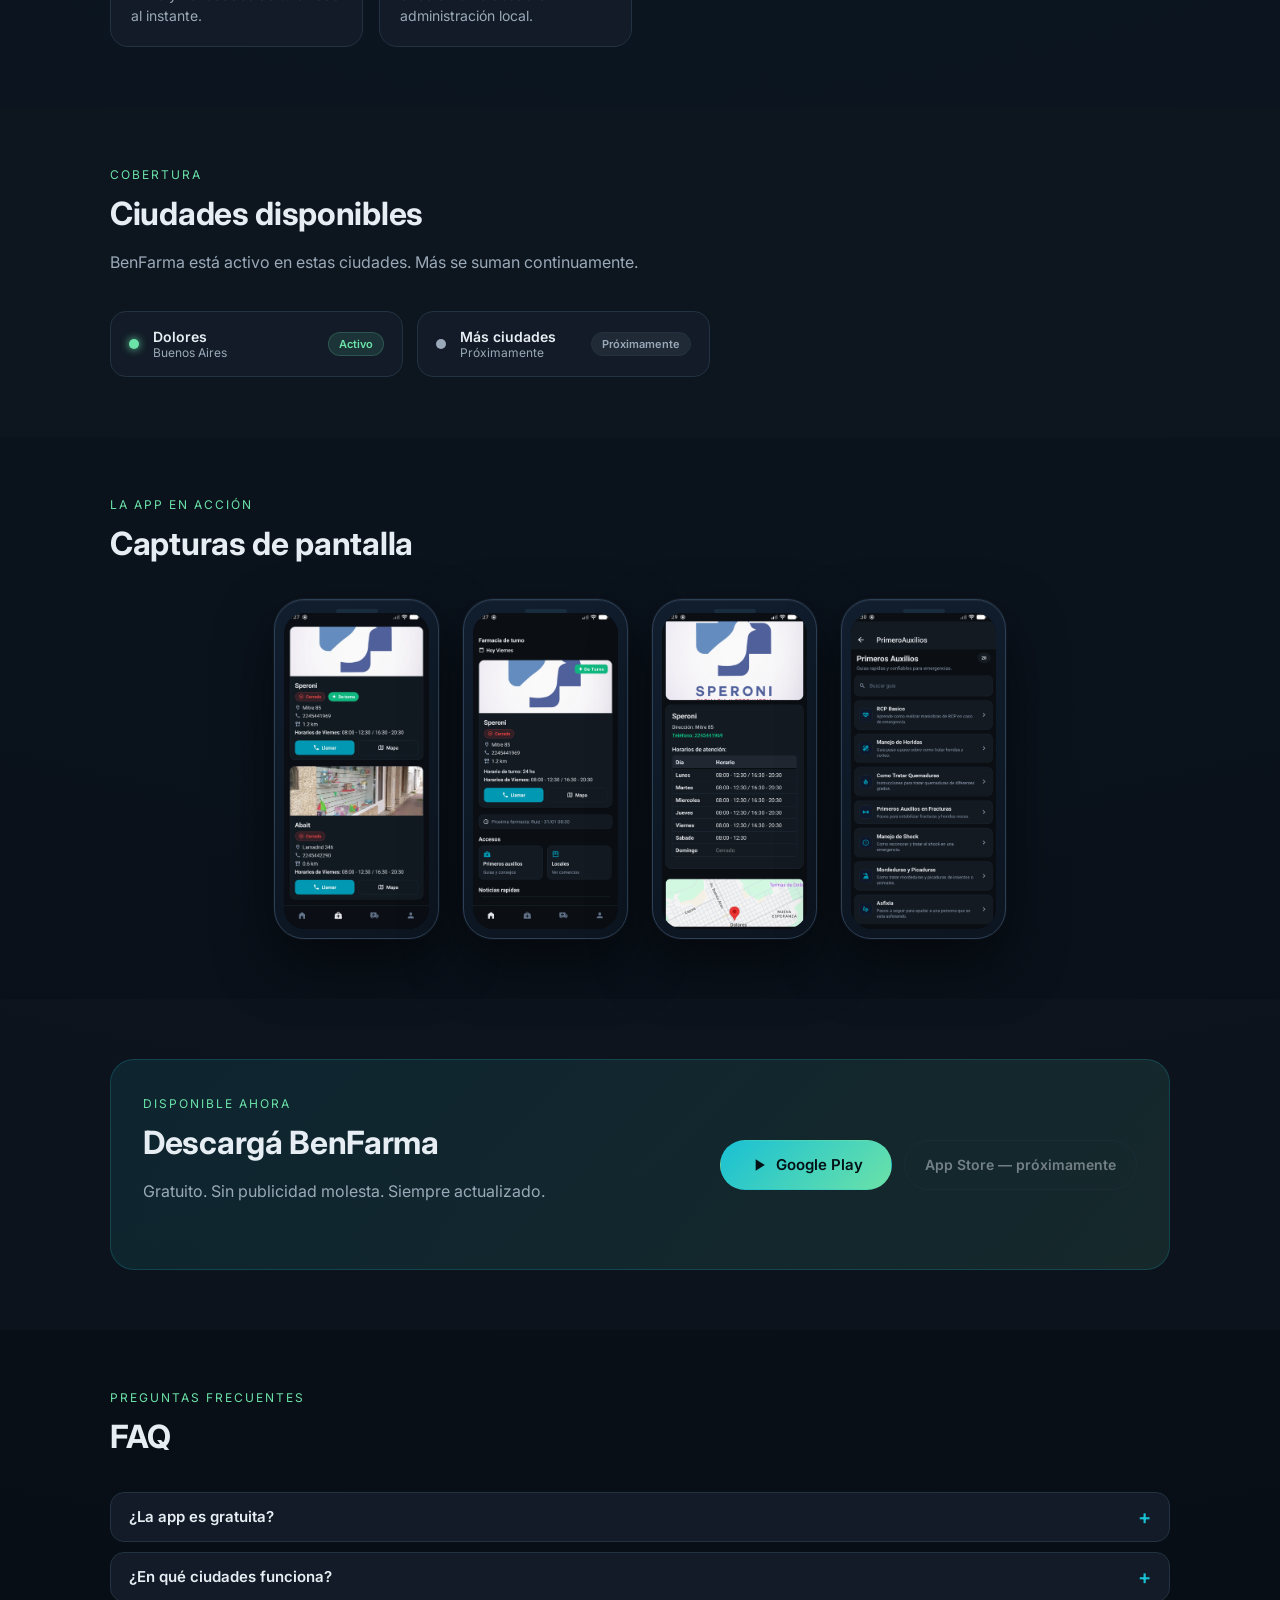
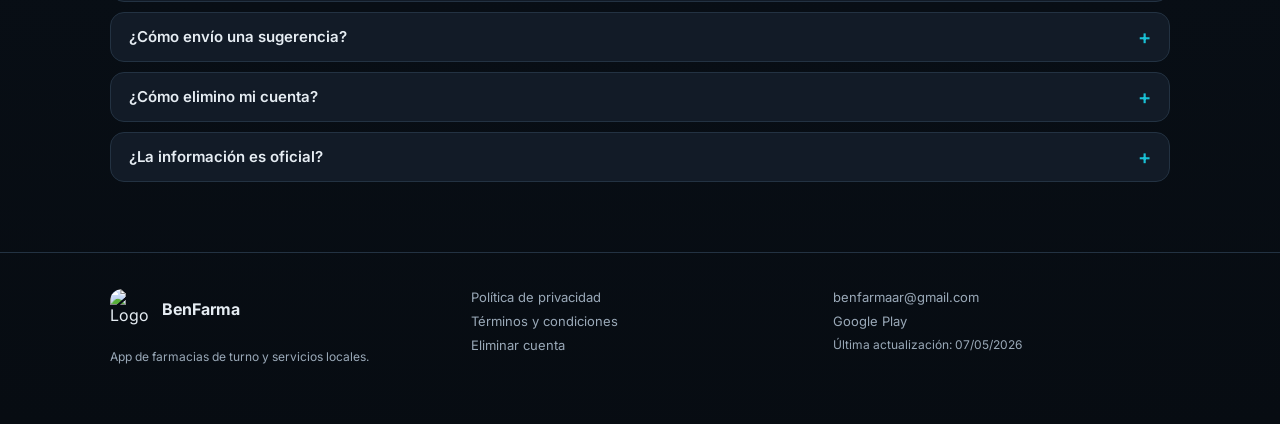
==== commit ef26fd28: "fix(web): update contact email to benfarmaar@gmail.com" ====
--- a/docs/index.html
+++ b/docs/index.html
@@ -56,7 +56,7 @@
       "@type": "Organization",
       "name": "BenFarma",
       "url": "https://crazedev04.github.io/benfarma",
-      "email": "crazedevs@gmail.com",
+      "email": "benfarmaar@gmail.com",
       "description": "Desarrolladores de BenFarma, app de farmacias de turno para Argentina."
     }
     </script>
@@ -117,7 +117,7 @@
                 <svg width="16" height="16" viewBox="0 0 24 24" fill="currentColor" aria-hidden="true"><path d="M8 5v14l11-7z"/></svg>
                 Google Play
               </a>
-              <a class="button ghost" href="mailto:crazedevs@gmail.com">Contactar</a>
+              <a class="button ghost" href="mailto:benfarmaar@gmail.com">Contactar</a>
             </div>
             <div class="stats-row">
               <div class="stat">
@@ -352,7 +352,7 @@
             </details>
             <details>
               <summary>¿Cómo envío una sugerencia?</summary>
-              <p>Desde la app podés enviar sugerencias o escribir a <a class="link" href="mailto:crazedevs@gmail.com">crazedevs@gmail.com</a>.</p>
+              <p>Desde la app podés enviar sugerencias o escribir a <a class="link" href="mailto:benfarmaar@gmail.com">benfarmaar@gmail.com</a>.</p>
             </details>
             <details>
               <summary>¿Cómo elimino mi cuenta?</summary>
@@ -383,7 +383,7 @@
           <a href="./account-deletion/index.html">Eliminar cuenta</a>
         </div>
         <div class="footer-links">
-          <a href="mailto:crazedevs@gmail.com">crazedevs@gmail.com</a>
+          <a href="mailto:benfarmaar@gmail.com">benfarmaar@gmail.com</a>
           <a href="https://play.google.com/store/apps/details?id=com.overcode.farmadolores" target="_blank" rel="noopener noreferrer">Google Play</a>
           <span class="micro">Última actualización: 07/05/2026</span>
         </div>
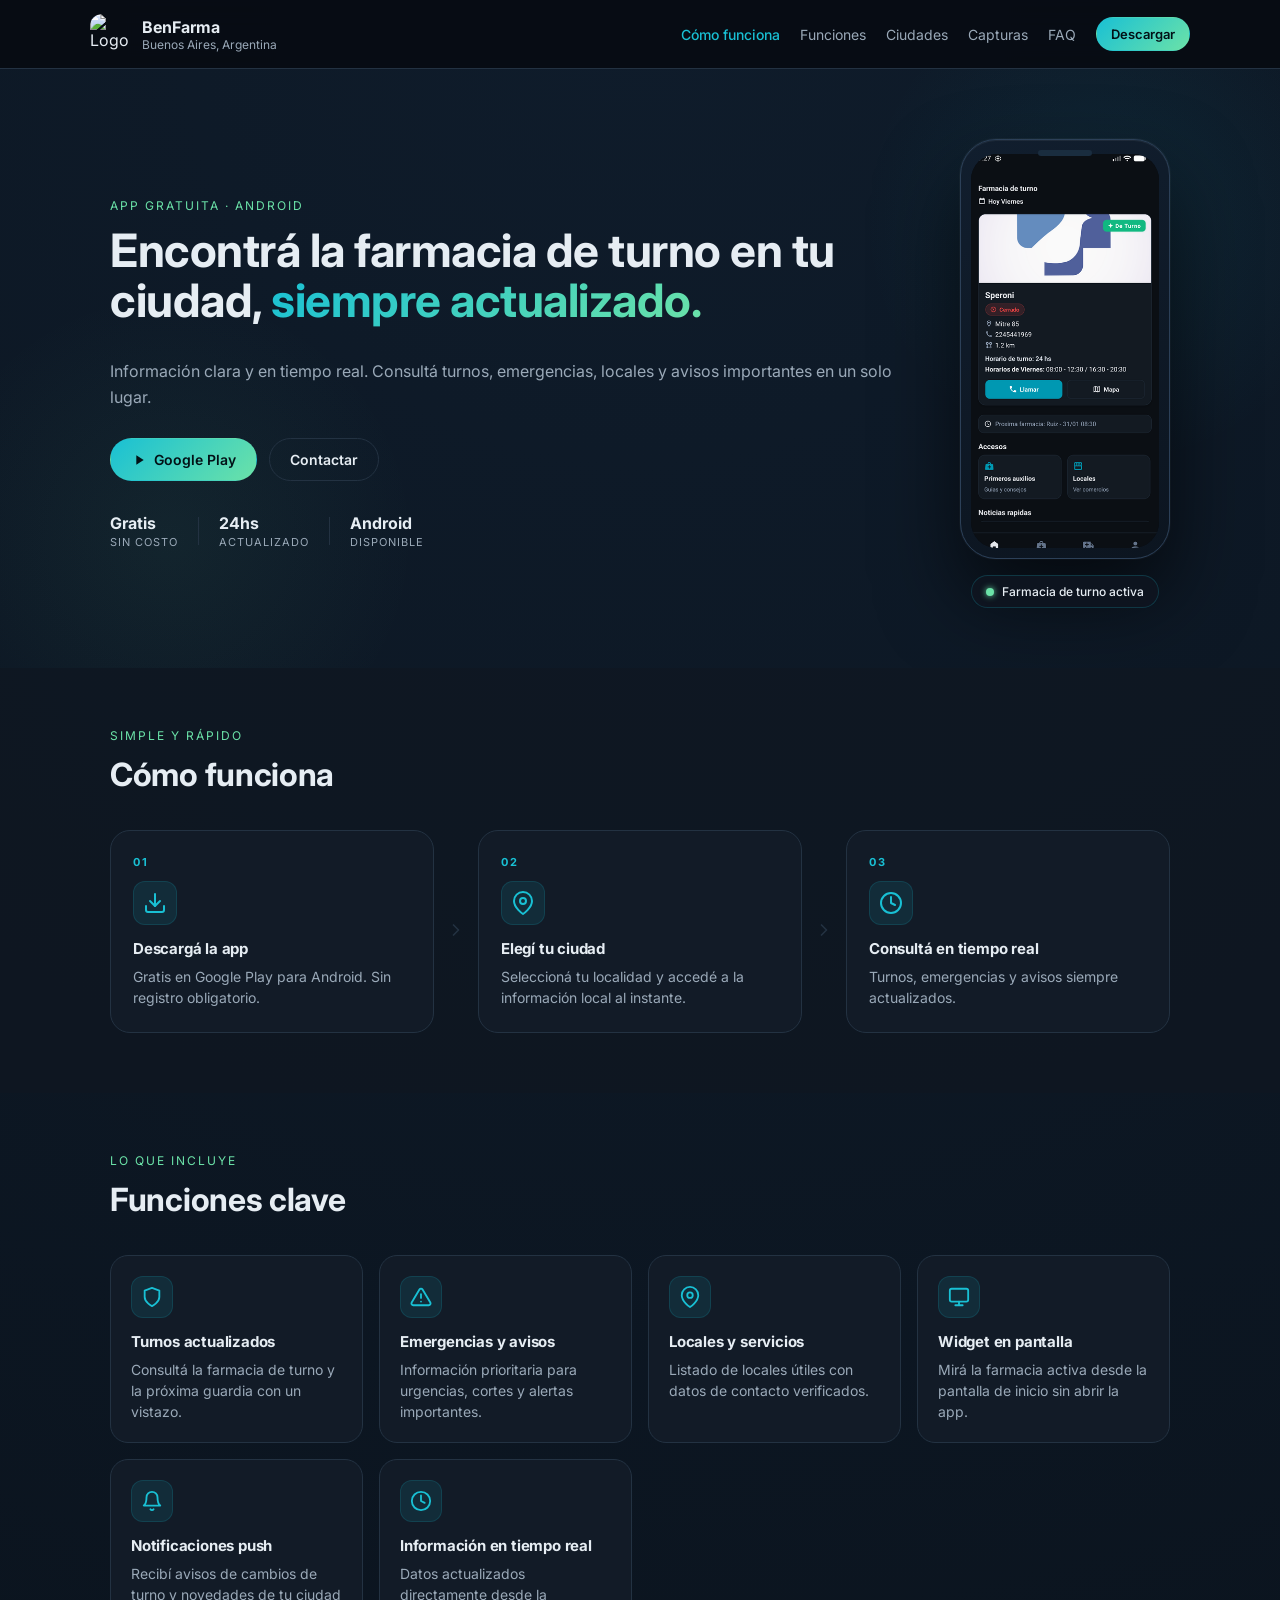
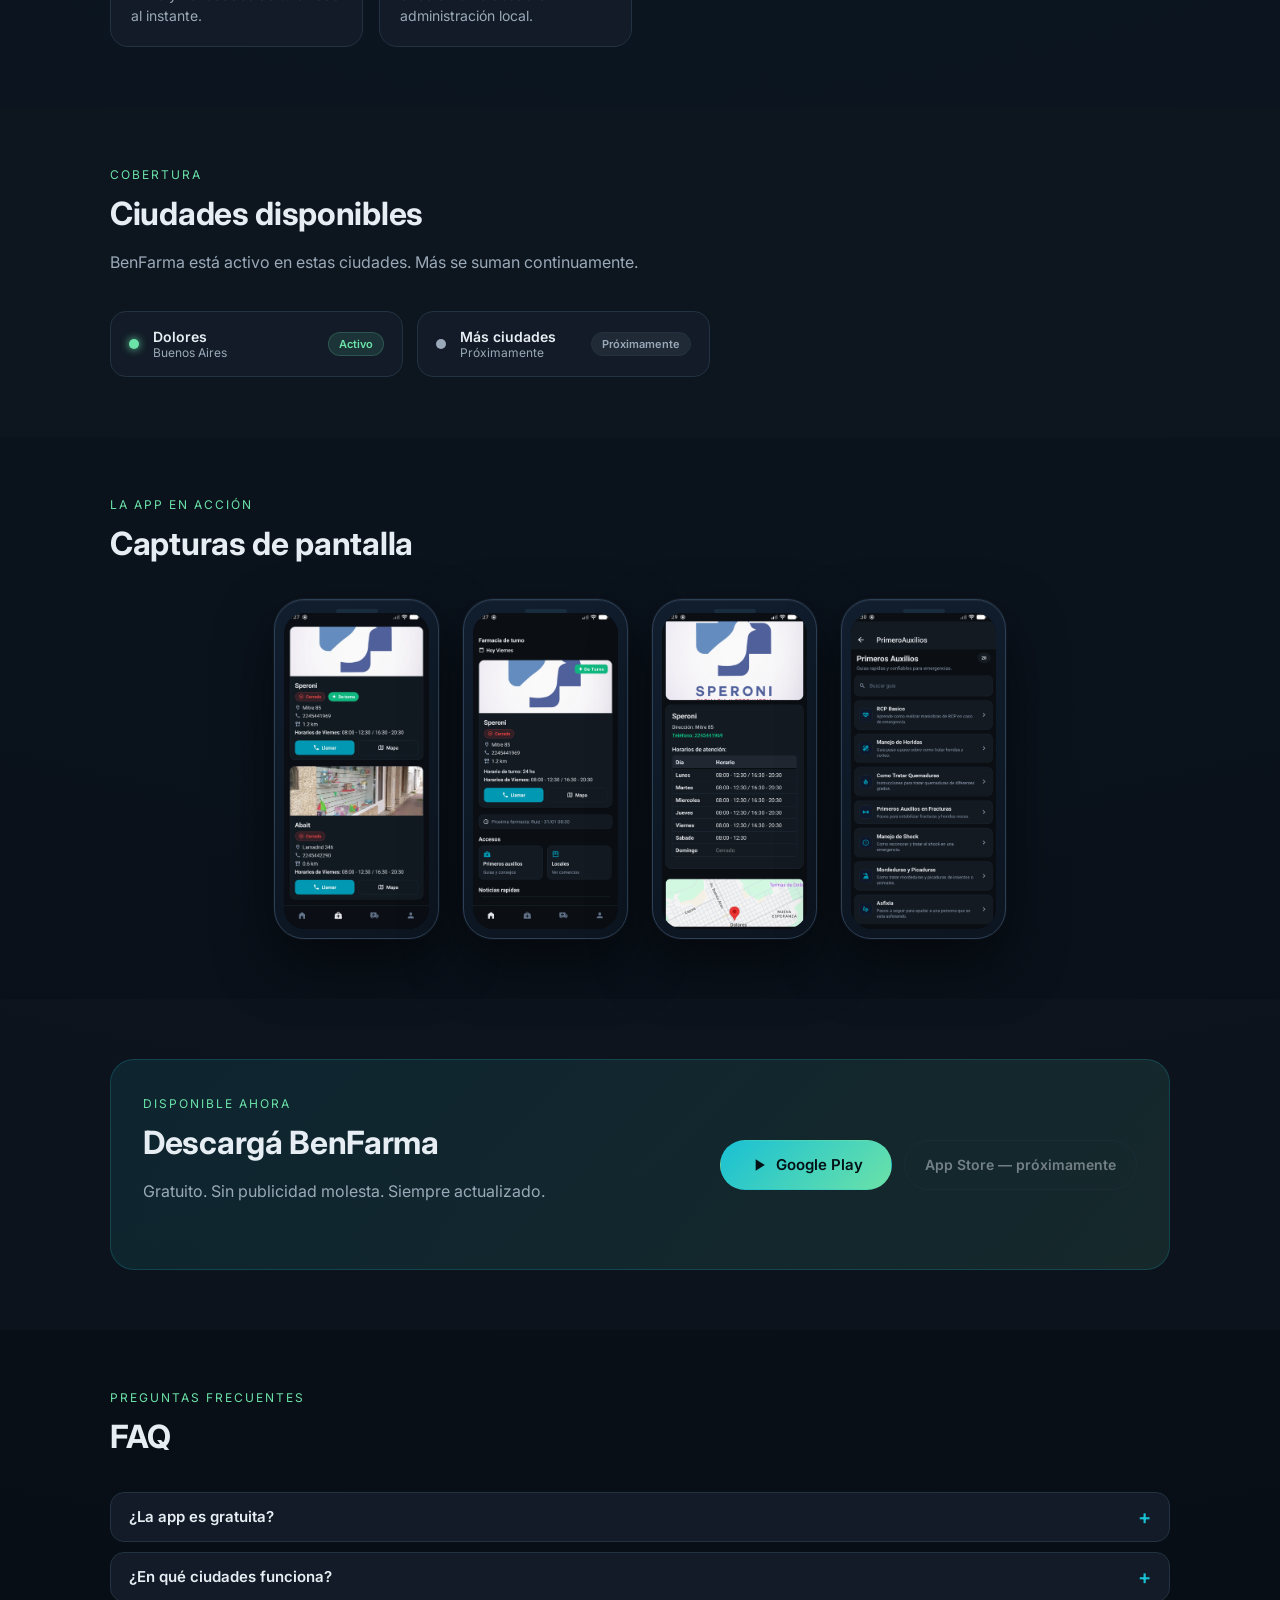
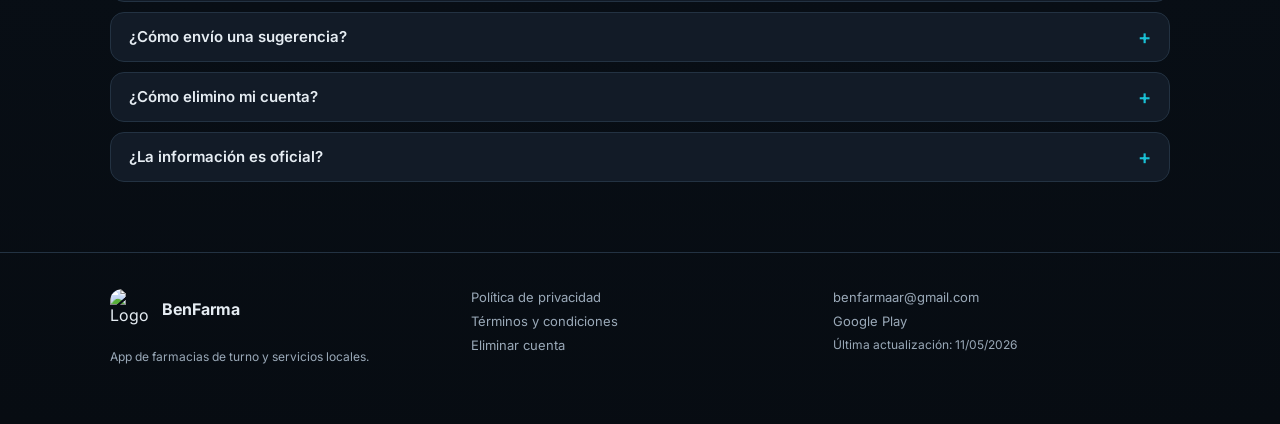
==== commit 3fa6e2f9: "feat: add public legal pages" ====
--- a/docs/index.html
+++ b/docs/index.html
@@ -10,14 +10,14 @@
     <meta name="keywords" content="farmacia de turno, farmacia guardia, BenFarma, farmacias Buenos Aires, turno farmacia, guardia farmacia" />
     <meta name="robots" content="index, follow" />
     <meta name="author" content="BenFarma" />
-    <link rel="canonical" href="https://crazedev04.github.io/benfarma" />
+    <link rel="canonical" href="https://benfarma.com" />
 
     <!-- Open Graph -->
     <meta property="og:type" content="website" />
-    <meta property="og:url" content="https://crazedev04.github.io/benfarma" />
+    <meta property="og:url" content="https://benfarma.com" />
     <meta property="og:title" content="BenFarma — Encontrá la farmacia de turno en tu ciudad" />
     <meta property="og:description" content="App gratuita para ver la farmacia de turno, emergencias y avisos en tiempo real." />
-    <meta property="og:image" content="https://crazedev04.github.io/benfarma/assets/og-cover.png" />
+    <meta property="og:image" content="https://benfarma.com/assets/og-cover.png" />
     <meta property="og:image:width" content="1200" />
     <meta property="og:image:height" content="630" />
     <meta property="og:locale" content="es_AR" />
@@ -27,7 +27,7 @@
     <meta name="twitter:card" content="summary_large_image" />
     <meta name="twitter:title" content="BenFarma — Farmacia de turno en tu ciudad" />
     <meta name="twitter:description" content="App gratuita para ver la farmacia de turno, emergencias y avisos en tiempo real." />
-    <meta name="twitter:image" content="https://crazedev04.github.io/benfarma/assets/og-cover.png" />
+    <meta name="twitter:image" content="https://benfarma.com/assets/og-cover.png" />
 
     <!-- PWA -->
     <meta name="theme-color" content="#070c12" />
@@ -45,7 +45,7 @@
       "offers": { "@type": "Offer", "price": "0", "priceCurrency": "ARS" },
       "description": "App gratuita para encontrar la farmacia de turno, emergencias y avisos en tiempo real en tu ciudad.",
       "downloadUrl": "https://play.google.com/store/apps/details?id=com.overcode.farmadolores",
-      "url": "https://crazedev04.github.io/benfarma"
+      "url": "https://benfarma.com"
     }
     </script>
 
@@ -55,7 +55,7 @@
       "@context": "https://schema.org",
       "@type": "Organization",
       "name": "BenFarma",
-      "url": "https://crazedev04.github.io/benfarma",
+      "url": "https://benfarma.com",
       "email": "benfarmaar@gmail.com",
       "description": "Desarrolladores de BenFarma, app de farmacias de turno para Argentina."
     }
@@ -378,14 +378,14 @@
           <p class="micro">App de farmacias de turno y servicios locales.</p>
         </div>
         <div class="footer-links">
-          <a href="./privacy.html">Política de privacidad</a>
-          <a href="./terms.html">Términos y condiciones</a>
+          <a href="./politica-de-privacidad/">Política de privacidad</a>
+          <a href="./terminos-y-condiciones/">Términos y condiciones</a>
           <a href="./account-deletion/index.html">Eliminar cuenta</a>
         </div>
         <div class="footer-links">
           <a href="mailto:benfarmaar@gmail.com">benfarmaar@gmail.com</a>
           <a href="https://play.google.com/store/apps/details?id=com.overcode.farmadolores" target="_blank" rel="noopener noreferrer">Google Play</a>
-          <span class="micro">Última actualización: 07/05/2026</span>
+          <span class="micro">Última actualización: 11/05/2026</span>
         </div>
       </div>
     </footer>
--- a/docs/styles.css
+++ b/docs/styles.css
@@ -747,3 +747,19 @@
     flex-shrink: 0;
   }
 }
+
+
+/* ── Legal pages ── */
+.legal-container { max-width: 900px; }
+.legal-card { padding: clamp(20px, 4vw, 40px); }
+.legal-card h1 { margin-top: 0; }
+.legal-card h2 { margin-top: 32px; padding-top: 8px; }
+.legal-card h3 { margin-top: 22px; color: var(--text); }
+.legal-card p,
+.legal-card li { color: var(--muted); line-height: 1.75; font-size: 15px; }
+.legal-card ul,
+.legal-card ol { padding-left: 22px; margin: 0 0 16px; }
+.legal-card li { margin-bottom: 8px; }
+.legal-card blockquote { margin: 18px 0; padding: 14px 16px; border-left: 3px solid var(--accent); background: rgba(25, 192, 212, 0.08); border-radius: 12px; color: var(--muted); }
+.legal-card hr { border: 0; border-top: 1px solid var(--border); margin: 24px 0; }
+.legal-card code { background: rgba(255,255,255,0.06); border: 1px solid var(--border); border-radius: 6px; padding: 1px 5px; }
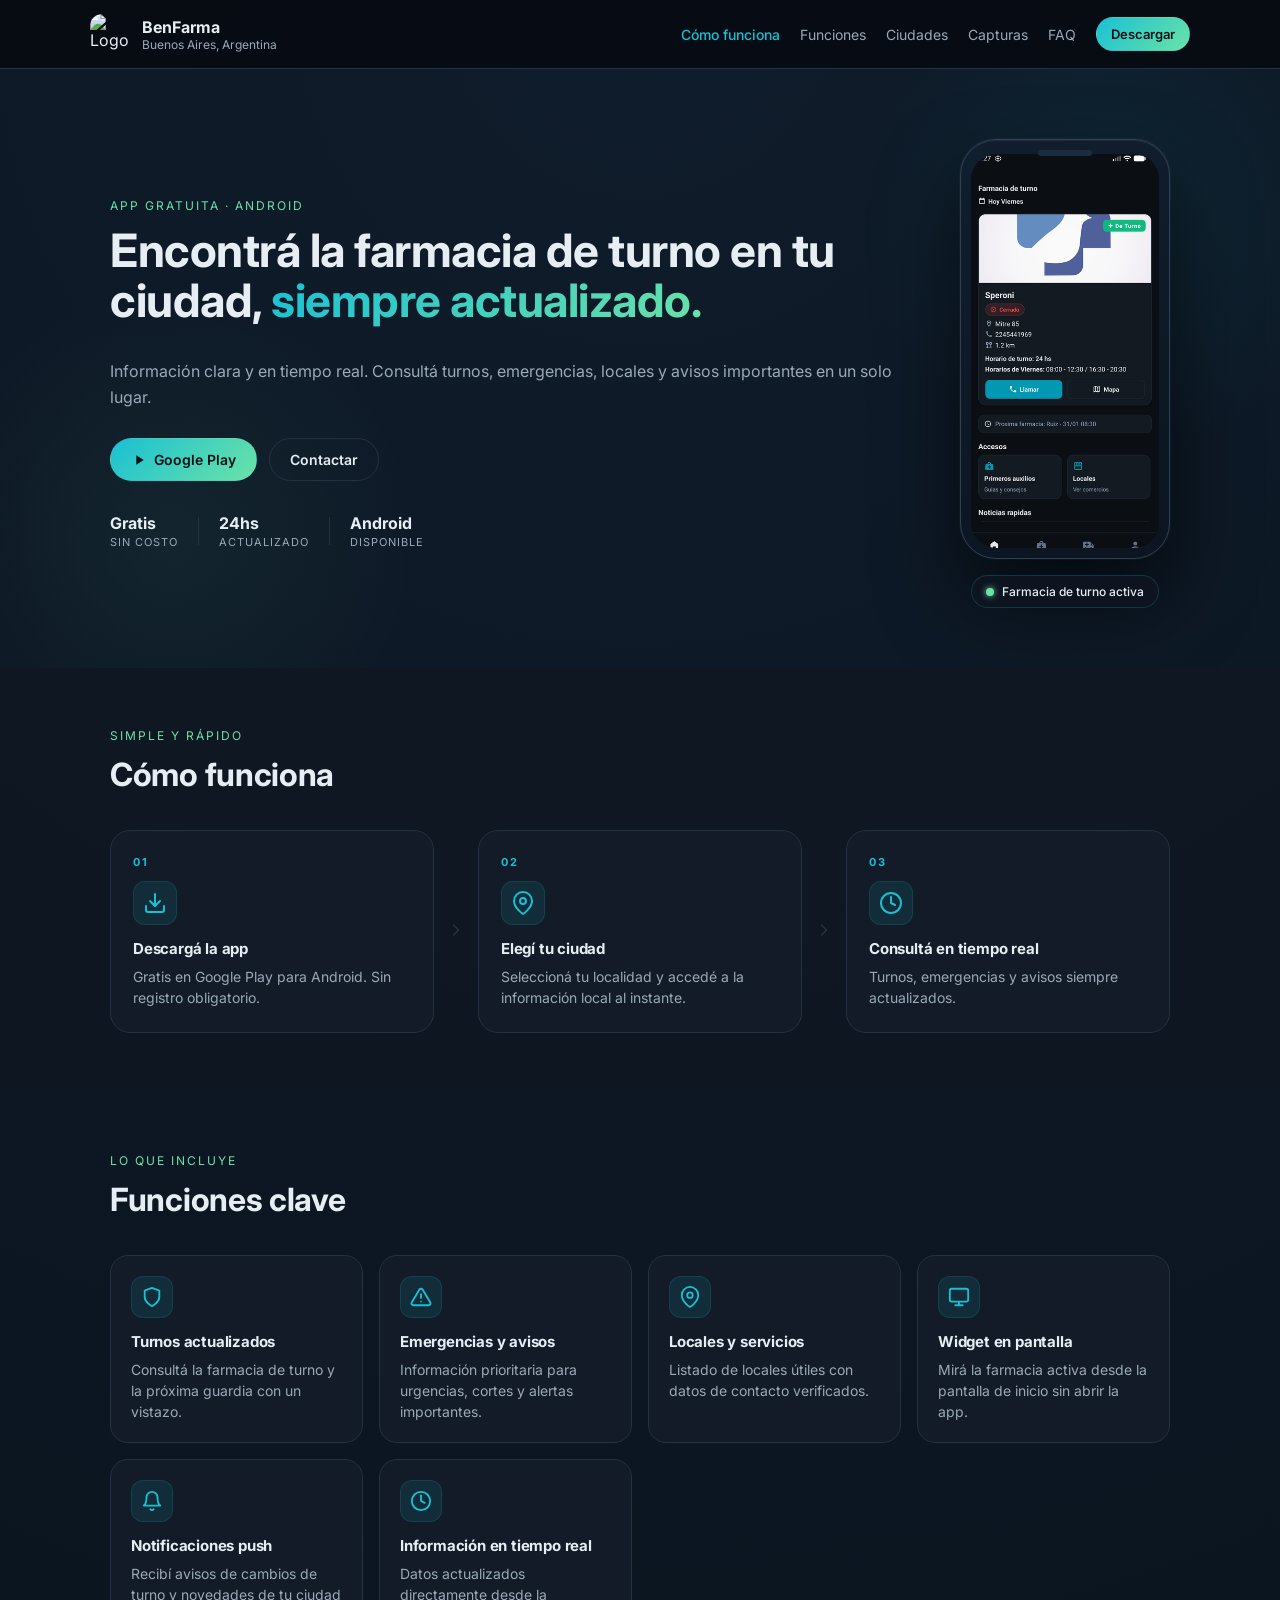
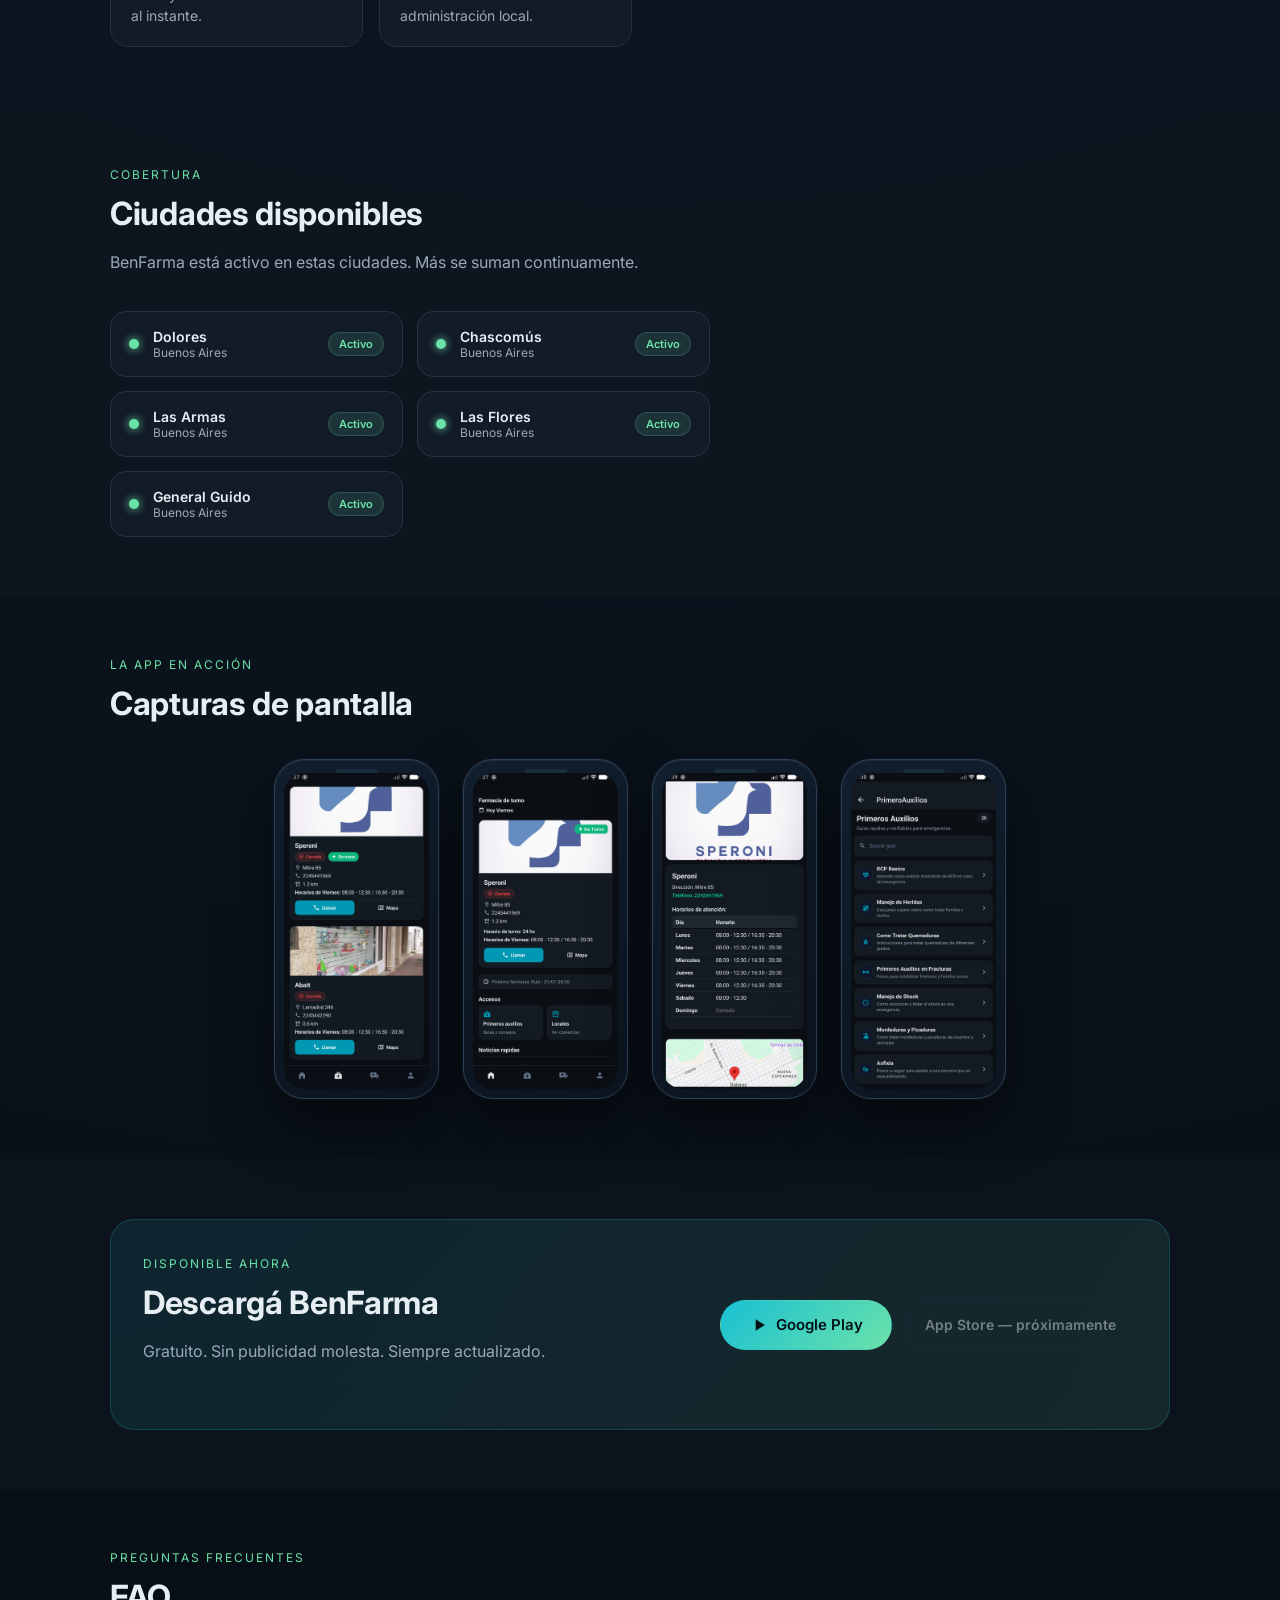
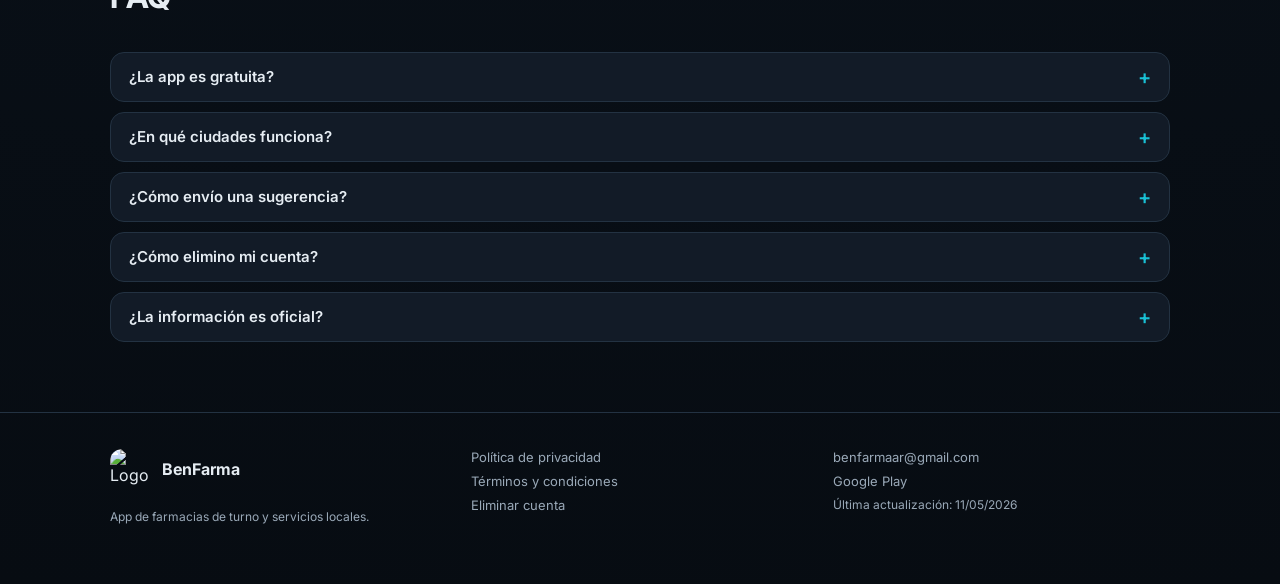
==== commit c8683aaf: "feat: add city landing pages and SEO improvements - Add dedicated city pages for Dolores, Chascomús," ====
--- a/docs/index.html
+++ b/docs/index.html
@@ -20,6 +20,7 @@
     <meta property="og:image" content="https://benfarma.com/assets/og-cover.png" />
     <meta property="og:image:width" content="1200" />
     <meta property="og:image:height" content="630" />
+    <meta property="og:image:alt" content="BenFarma - App de farmacia de turno para Android" />
     <meta property="og:locale" content="es_AR" />
     <meta property="og:site_name" content="BenFarma" />
 
@@ -28,6 +29,7 @@
     <meta name="twitter:title" content="BenFarma — Farmacia de turno en tu ciudad" />
     <meta name="twitter:description" content="App gratuita para ver la farmacia de turno, emergencias y avisos en tiempo real." />
     <meta name="twitter:image" content="https://benfarma.com/assets/og-cover.png" />
+    <meta name="twitter:image:alt" content="BenFarma - App de farmacia de turno para Android" />
 
     <!-- PWA -->
     <meta name="theme-color" content="#070c12" />
@@ -44,6 +46,13 @@
       "applicationCategory": "HealthApplication",
       "offers": { "@type": "Offer", "price": "0", "priceCurrency": "ARS" },
       "description": "App gratuita para encontrar la farmacia de turno, emergencias y avisos en tiempo real en tu ciudad.",
+      "featureList": "Farmacia de turno, Emergencias, Avisos locales, Widget de pantalla, Notificaciones push",
+      "screenshot": [
+        "https://benfarma.com/assets/home.png",
+        "https://benfarma.com/assets/farmacias.png",
+        "https://benfarma.com/assets/detalle.png",
+        "https://benfarma.com/assets/auxilios.png"
+      ],
       "downloadUrl": "https://play.google.com/store/apps/details?id=com.overcode.farmadolores",
       "url": "https://benfarma.com"
     }
@@ -57,7 +66,49 @@
       "name": "BenFarma",
       "url": "https://benfarma.com",
       "email": "benfarmaar@gmail.com",
-      "description": "Desarrolladores de BenFarma, app de farmacias de turno para Argentina."
+      "logo": "https://benfarma.com/assets/logo.png",
+      "description": "Desarrolladores de BenFarma, app de farmacias de turno para Argentina.",
+      "contactPoint": {
+        "@type": "ContactPoint",
+        "email": "benfarmaar@gmail.com",
+        "contactType": "customer support",
+        "availableLanguage": "Spanish"
+      }
+    }
+    </script>
+
+    <!-- JSON-LD: FAQPage -->
+    <script type="application/ld+json">
+    {
+      "@context": "https://schema.org",
+      "@type": "FAQPage",
+      "mainEntity": [
+        {
+          "@type": "Question",
+          "name": "¿La app es gratuita?",
+          "acceptedAnswer": { "@type": "Answer", "text": "Sí, BenFarma es completamente gratuita." }
+        },
+        {
+          "@type": "Question",
+          "name": "¿En qué ciudades funciona BenFarma?",
+          "acceptedAnswer": { "@type": "Answer", "text": "Actualmente en Dolores, Chascomús, Las Armas, Las Flores y General Guido (Buenos Aires). Más ciudades se incorporan progresivamente." }
+        },
+        {
+          "@type": "Question",
+          "name": "¿Cómo envío una sugerencia?",
+          "acceptedAnswer": { "@type": "Answer", "text": "Desde la app podés enviar sugerencias o escribir a benfarmaar@gmail.com." }
+        },
+        {
+          "@type": "Question",
+          "name": "¿Cómo elimino mi cuenta?",
+          "acceptedAnswer": { "@type": "Answer", "text": "Podés iniciar el proceso desde la app o en la página de eliminación de cuenta en benfarma.com/account-deletion/." }
+        },
+        {
+          "@type": "Question",
+          "name": "¿La información de turnos es oficial?",
+          "acceptedAnswer": { "@type": "Answer", "text": "Sí. Los datos de turnos y avisos son cargados por la administración local de cada ciudad." }
+        }
+      ]
     }
     </script>
 
@@ -68,6 +119,8 @@
 
     <link rel="icon" href="./assets/logo.ico" type="image/x-icon" />
     <link rel="shortcut icon" href="./assets/logo.ico" type="image/x-icon" />
+    <link rel="apple-touch-icon" href="./assets/logo.png" />
+    <link rel="manifest" href="./manifest.json" />
     <link rel="preload" as="image" href="./assets/logo.png" />
     <link rel="preload" as="image" href="./assets/home.png" />
     <link rel="stylesheet" href="./styles.css" />
@@ -142,7 +195,7 @@
             <div class="phone-mockup">
               <div class="phone-notch"></div>
               <div class="phone-screen">
-                <img src="./assets/home.png" alt="BenFarma - Farmacia de turno" fetchpriority="high" />
+                <img src="./assets/home.png" alt="BenFarma - Farmacia de turno" fetchpriority="high" width="360" height="800" />
               </div>
             </div>
             <div class="phone-float-card">
@@ -258,22 +311,46 @@
             <p class="lead">BenFarma está activo en estas ciudades. Más se suman continuamente.</p>
           </div>
           <div class="cities-grid fade-in">
-            <div class="city-card">
+            <a href="./dolores/" class="city-card" style="text-decoration:none;color:inherit;">
               <div class="city-dot"></div>
               <div>
                 <p class="city-name">Dolores</p>
                 <p class="city-prov">Buenos Aires</p>
               </div>
               <span class="city-badge active">Activo</span>
-            </div>
-            <div class="city-card upcoming">
-              <div class="city-dot dim"></div>
+            </a>
+            <a href="./chascomus/" class="city-card" style="text-decoration:none;color:inherit;">
+              <div class="city-dot"></div>
               <div>
-                <p class="city-name">Más ciudades</p>
-                <p class="city-prov">Próximamente</p>
-              </div>
-              <span class="city-badge">Próximamente</span>
-            </div>
+                <p class="city-name">Chascomús</p>
+                <p class="city-prov">Buenos Aires</p>
+              </div>
+              <span class="city-badge active">Activo</span>
+            </a>
+            <a href="./las-armas/" class="city-card" style="text-decoration:none;color:inherit;">
+              <div class="city-dot"></div>
+              <div>
+                <p class="city-name">Las Armas</p>
+                <p class="city-prov">Buenos Aires</p>
+              </div>
+              <span class="city-badge active">Activo</span>
+            </a>
+            <a href="./las-flores/" class="city-card" style="text-decoration:none;color:inherit;">
+              <div class="city-dot"></div>
+              <div>
+                <p class="city-name">Las Flores</p>
+                <p class="city-prov">Buenos Aires</p>
+              </div>
+              <span class="city-badge active">Activo</span>
+            </a>
+            <a href="./gral-guido/" class="city-card" style="text-decoration:none;color:inherit;">
+              <div class="city-dot"></div>
+              <div>
+                <p class="city-name">General Guido</p>
+                <p class="city-prov">Buenos Aires</p>
+              </div>
+              <span class="city-badge active">Activo</span>
+            </a>
           </div>
         </div>
       </section>
@@ -289,25 +366,25 @@
             <div class="screenshot-phone">
               <div class="screenshot-notch"></div>
               <div class="screenshot-screen">
-                <img src="./assets/farmacias.png" alt="BenFarma - Pantalla de farmacias" loading="lazy" />
+                <img src="./assets/farmacias.png" alt="BenFarma - Pantalla de farmacias" loading="lazy" width="720" height="1600" />
               </div>
             </div>
             <div class="screenshot-phone">
               <div class="screenshot-notch"></div>
               <div class="screenshot-screen">
-                <img src="./assets/home.png" alt="BenFarma - Farmacia de turno" loading="lazy" />
+                <img src="./assets/home.png" alt="BenFarma - Farmacia de turno" loading="lazy" width="360" height="800" />
               </div>
             </div>
             <div class="screenshot-phone">
               <div class="screenshot-notch"></div>
               <div class="screenshot-screen">
-                <img src="./assets/detalle.png" alt="BenFarma - Detalle de farmacia" loading="lazy" />
+                <img src="./assets/detalle.png" alt="BenFarma - Detalle de farmacia" loading="lazy" width="720" height="1600" />
               </div>
             </div>
             <div class="screenshot-phone">
               <div class="screenshot-notch"></div>
               <div class="screenshot-screen">
-                <img src="./assets/auxilios.png" alt="BenFarma - Primeros auxilios" loading="lazy" />
+                <img src="./assets/auxilios.png" alt="BenFarma - Primeros auxilios" loading="lazy" width="720" height="1600" />
               </div>
             </div>
           </div>
@@ -348,7 +425,7 @@
             </details>
             <details>
               <summary>¿En qué ciudades funciona?</summary>
-              <p>Actualmente en Dolores, Buenos Aires. Más ciudades se incorporan progresivamente.</p>
+              <p>Actualmente en Dolores, Chascomús, Las Armas, Las Flores y General Guido (Buenos Aires). Más ciudades se incorporan progresivamente.</p>
             </details>
             <details>
               <summary>¿Cómo envío una sugerencia?</summary>
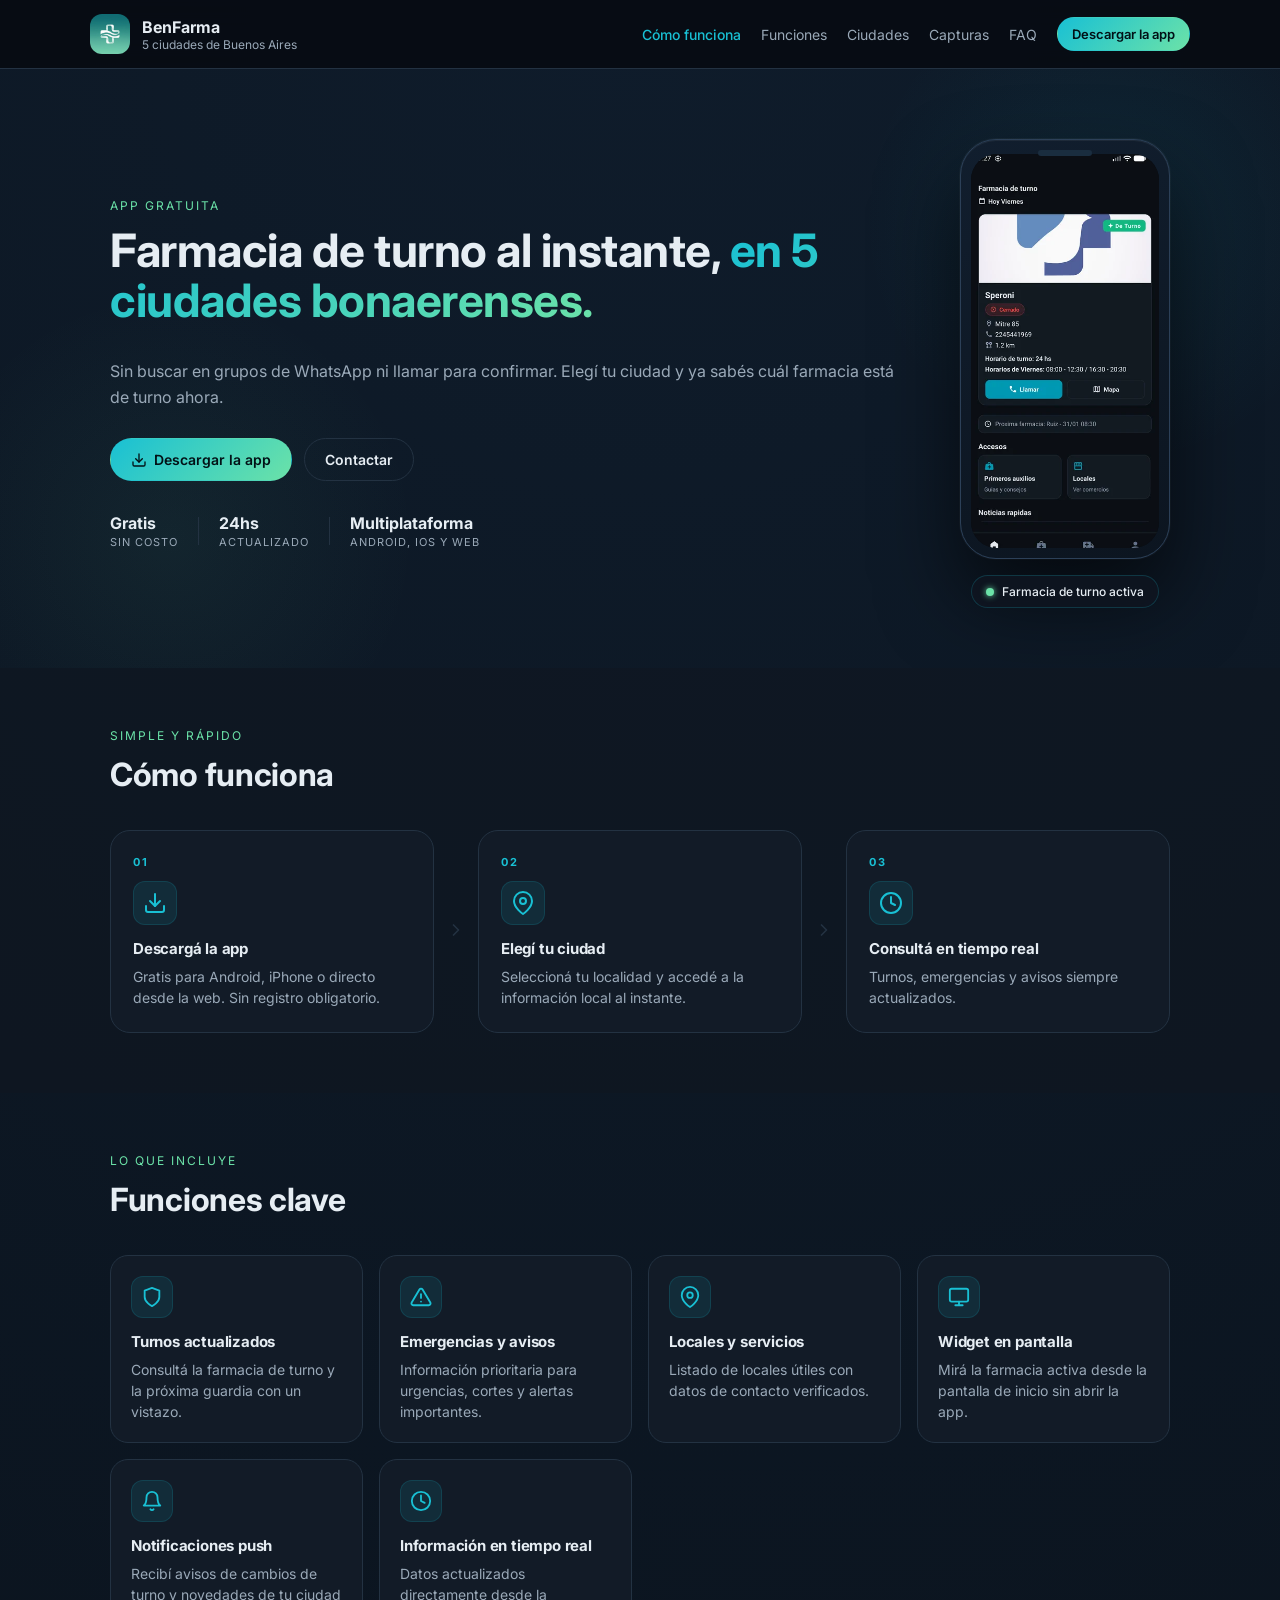
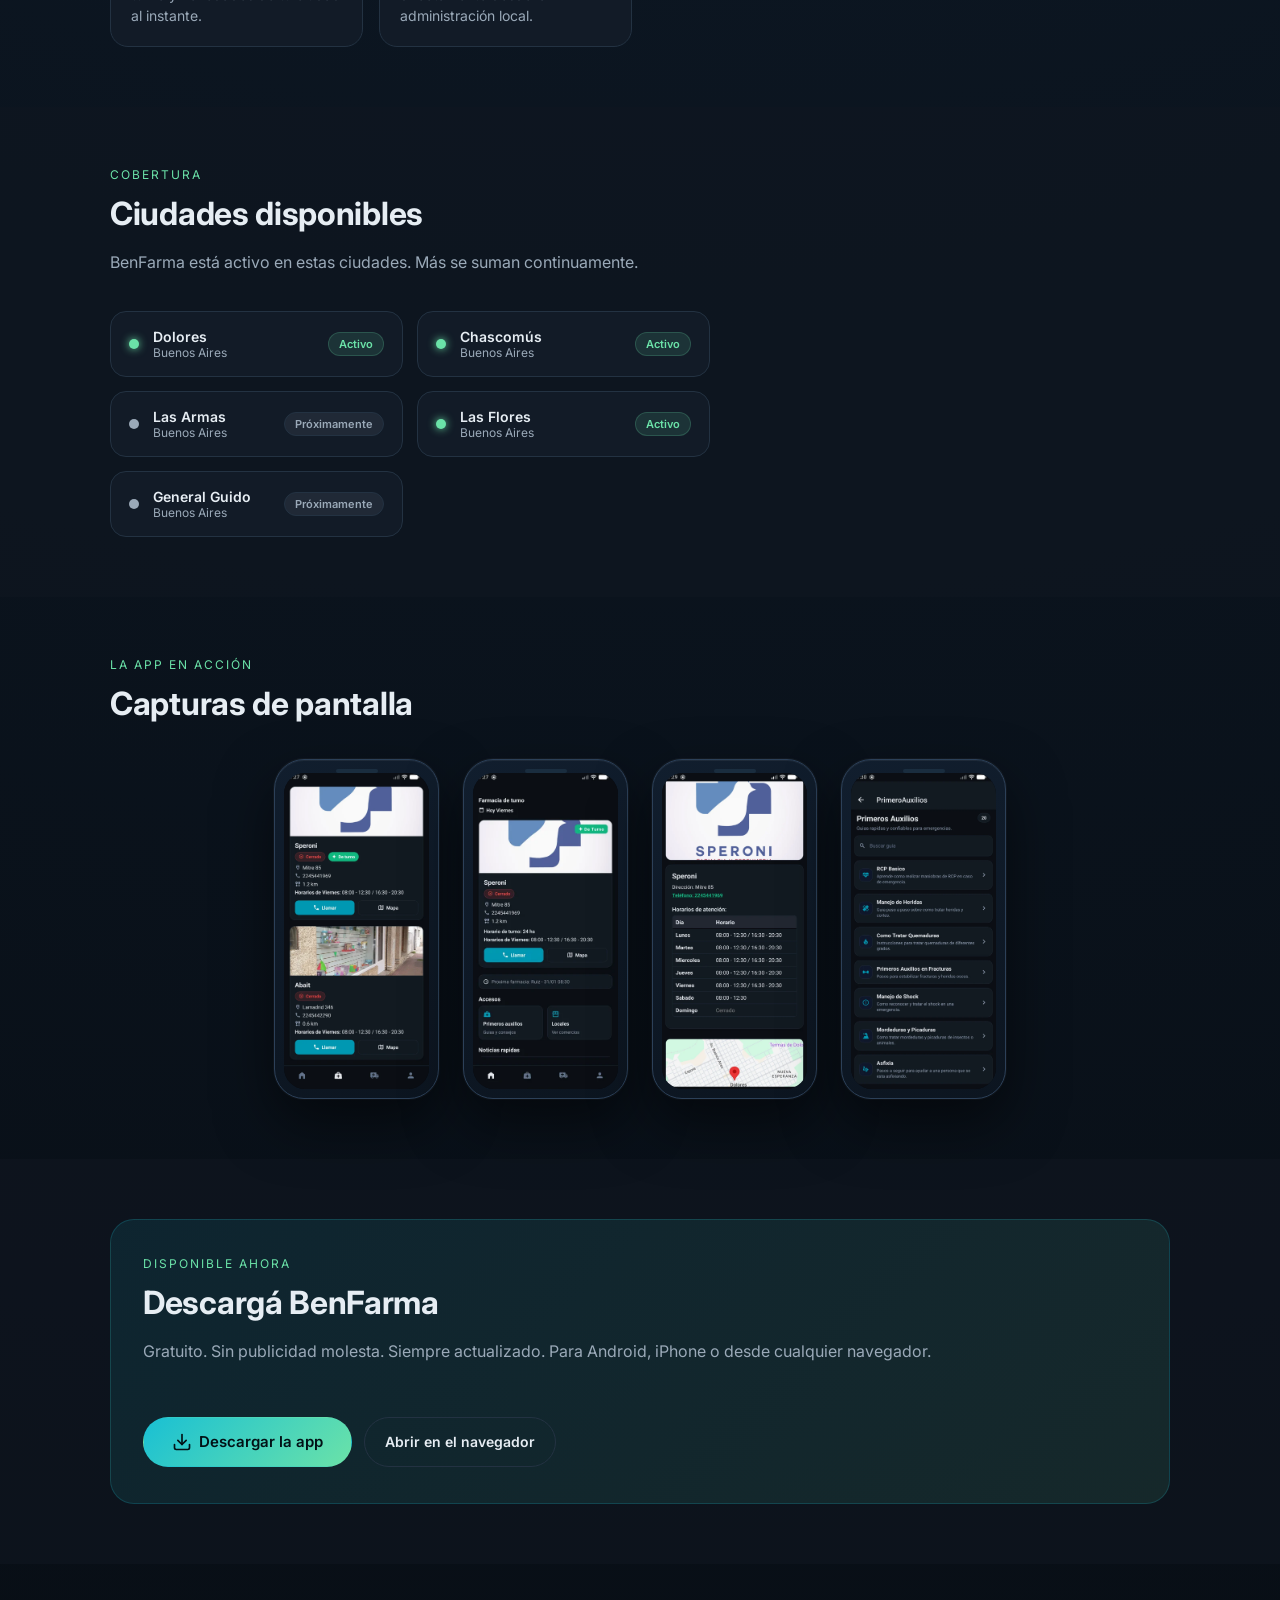
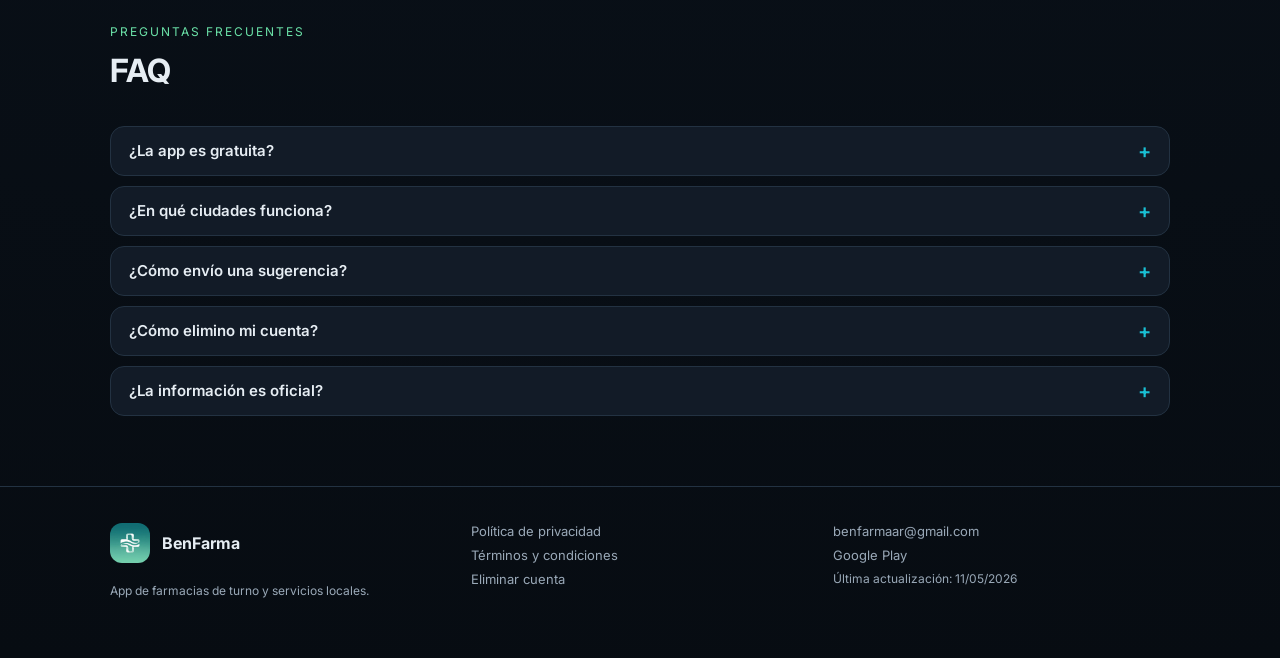
==== commit 2dcfc495: "update copys" ====
--- a/docs/index.html
+++ b/docs/index.html
@@ -6,7 +6,7 @@
 
     <!-- SEO primario -->
     <title>BenFarma — Encontrá la farmacia de turno en tu ciudad</title>
-    <meta name="description" content="BenFarma es la app gratuita para encontrar la farmacia de turno, emergencias, locales y avisos importantes en tu ciudad. Disponible en Android." />
+    <meta name="description" content="BenFarma es la app gratuita para encontrar la farmacia de turno, emergencias, locales y avisos importantes en 5 ciudades bonaerenses. Disponible en Android, iPhone y Web." />
     <meta name="keywords" content="farmacia de turno, farmacia guardia, BenFarma, farmacias Buenos Aires, turno farmacia, guardia farmacia" />
     <meta name="robots" content="index, follow" />
     <meta name="author" content="BenFarma" />
@@ -17,7 +17,7 @@
     <meta property="og:url" content="https://benfarma.com" />
     <meta property="og:title" content="BenFarma — Encontrá la farmacia de turno en tu ciudad" />
     <meta property="og:description" content="App gratuita para ver la farmacia de turno, emergencias y avisos en tiempo real." />
-    <meta property="og:image" content="https://benfarma.com/assets/og-cover.png" />
+    <meta property="og:image" content="https://benfarma.com/assets/og-cover.jpg" />
     <meta property="og:image:width" content="1200" />
     <meta property="og:image:height" content="630" />
     <meta property="og:image:alt" content="BenFarma - App de farmacia de turno para Android" />
@@ -28,7 +28,7 @@
     <meta name="twitter:card" content="summary_large_image" />
     <meta name="twitter:title" content="BenFarma — Farmacia de turno en tu ciudad" />
     <meta name="twitter:description" content="App gratuita para ver la farmacia de turno, emergencias y avisos en tiempo real." />
-    <meta name="twitter:image" content="https://benfarma.com/assets/og-cover.png" />
+    <meta name="twitter:image" content="https://benfarma.com/assets/og-cover.jpg" />
     <meta name="twitter:image:alt" content="BenFarma - App de farmacia de turno para Android" />
 
     <!-- PWA -->
@@ -42,16 +42,16 @@
       "@context": "https://schema.org",
       "@type": "SoftwareApplication",
       "name": "BenFarma",
-      "operatingSystem": "Android",
+      "operatingSystem": "ANDROID, IOS, WEB",
       "applicationCategory": "HealthApplication",
       "offers": { "@type": "Offer", "price": "0", "priceCurrency": "ARS" },
       "description": "App gratuita para encontrar la farmacia de turno, emergencias y avisos en tiempo real en tu ciudad.",
       "featureList": "Farmacia de turno, Emergencias, Avisos locales, Widget de pantalla, Notificaciones push",
       "screenshot": [
-        "https://benfarma.com/assets/home.png",
-        "https://benfarma.com/assets/farmacias.png",
-        "https://benfarma.com/assets/detalle.png",
-        "https://benfarma.com/assets/auxilios.png"
+        "https://benfarma.com/assets/home.webp",
+        "https://benfarma.com/assets/farmacias.webp",
+        "https://benfarma.com/assets/detalle.webp",
+        "https://benfarma.com/assets/auxilios.webp"
       ],
       "downloadUrl": "https://play.google.com/store/apps/details?id=com.overcode.farmadolores",
       "url": "https://benfarma.com"
@@ -91,7 +91,7 @@
         {
           "@type": "Question",
           "name": "¿En qué ciudades funciona BenFarma?",
-          "acceptedAnswer": { "@type": "Answer", "text": "Actualmente en Dolores, Chascomús, Las Armas, Las Flores y General Guido (Buenos Aires). Más ciudades se incorporan progresivamente." }
+          "acceptedAnswer": { "@type": "Answer", "text": "Activo en Dolores, Chascomús y Las Flores (Buenos Aires). Próximamente en Las Armas y General Guido. Más ciudades se incorporan progresivamente." }
         },
         {
           "@type": "Question",
@@ -121,8 +121,8 @@
     <link rel="shortcut icon" href="./assets/logo.ico" type="image/x-icon" />
     <link rel="apple-touch-icon" href="./assets/logo.png" />
     <link rel="manifest" href="./manifest.json" />
-    <link rel="preload" as="image" href="./assets/logo.png" />
-    <link rel="preload" as="image" href="./assets/home.png" />
+    <link rel="preload" as="image" href="./assets/logo.webp" />
+    <link rel="preload" as="image" href="./assets/home.webp" />
     <link rel="stylesheet" href="./styles.css" />
   </head>
   <body>
@@ -130,10 +130,10 @@
     <header class="topbar">
       <div class="container topbar-content">
         <a href="#" class="brand">
-          <img src="./assets/logo.png" alt="Logo BenFarma" class="brand-logo" />
+          <img src="./assets/logo.webp" alt="Logo BenFarma" class="brand-logo" />
           <div>
             <p class="brand-name">BenFarma</p>
-            <p class="brand-tag">Buenos Aires, Argentina</p>
+            <p class="brand-tag">5 ciudades de Buenos Aires</p>
           </div>
         </a>
         <input type="checkbox" id="nav-toggle" class="nav-toggle" />
@@ -146,7 +146,7 @@
           <a href="#ciudades">Ciudades</a>
           <a href="#capturas">Capturas</a>
           <a href="#faq">FAQ</a>
-          <a class="button primary small" href="https://play.google.com/store/apps/details?id=com.overcode.farmadolores" target="_blank" rel="noopener noreferrer">Descargar</a>
+          <a class="button primary small" href="https://play.google.com/store/apps/details?id=com.overcode.farmadolores" target="_blank" rel="noopener noreferrer" data-smart-download>Descargar la app</a>
         </nav>
       </div>
     </header>
@@ -159,16 +159,16 @@
         <div class="hero-glow hero-glow--green" aria-hidden="true"></div>
         <div class="container hero-grid">
           <div class="hero-text fade-in">
-            <p class="eyebrow">App gratuita · Android</p>
-            <h1>Encontrá la farmacia de turno en tu ciudad, <span class="text-gradient">siempre actualizado.</span></h1>
+            <p class="eyebrow">App gratuita</p>
+            <h1>Farmacia de turno al instante, <span class="text-gradient">en 5 ciudades bonaerenses.</span></h1>
             <p class="lead">
-              Información clara y en tiempo real. Consultá turnos, emergencias,
-              locales y avisos importantes en un solo lugar.
+              Sin buscar en grupos de WhatsApp ni llamar para confirmar.
+              Elegí tu ciudad y ya sabés cuál farmacia está de turno ahora.
             </p>
             <div class="cta-row">
-              <a class="button primary" href="https://play.google.com/store/apps/details?id=com.overcode.farmadolores" target="_blank" rel="noopener noreferrer">
-                <svg width="16" height="16" viewBox="0 0 24 24" fill="currentColor" aria-hidden="true"><path d="M8 5v14l11-7z"/></svg>
-                Google Play
+              <a class="button primary" href="https://play.google.com/store/apps/details?id=com.overcode.farmadolores" target="_blank" rel="noopener noreferrer" data-smart-download>
+                <svg width="16" height="16" viewBox="0 0 24 24" fill="none" stroke="currentColor" stroke-width="2" stroke-linecap="round" stroke-linejoin="round"><path d="M21 15v4a2 2 0 0 1-2 2H5a2 2 0 0 1-2-2v-4"/><polyline points="7 10 12 15 17 10"/><line x1="12" y1="15" x2="12" y2="3"/></svg>
+                Descargar la app
               </a>
               <a class="button ghost" href="mailto:benfarmaar@gmail.com">Contactar</a>
             </div>
@@ -184,8 +184,8 @@
               </div>
               <div class="stat-divider"></div>
               <div class="stat">
-                <span class="stat-value">Android</span>
-                <span class="stat-label">Disponible</span>
+                <span class="stat-value">Multiplataforma</span>
+                <span class="stat-label">Android, iOS y Web</span>
               </div>
             </div>
           </div>
@@ -195,7 +195,7 @@
             <div class="phone-mockup">
               <div class="phone-notch"></div>
               <div class="phone-screen">
-                <img src="./assets/home.png" alt="BenFarma - Farmacia de turno" fetchpriority="high" width="360" height="800" />
+                <img src="./assets/home.webp" alt="BenFarma - Farmacia de turno" fetchpriority="high" width="360" height="800" />
               </div>
             </div>
             <div class="phone-float-card">
@@ -220,7 +220,7 @@
                 <svg width="24" height="24" viewBox="0 0 24 24" fill="none" stroke="currentColor" stroke-width="2" stroke-linecap="round" stroke-linejoin="round"><path d="M21 15v4a2 2 0 0 1-2 2H5a2 2 0 0 1-2-2v-4"/><polyline points="7 10 12 15 17 10"/><line x1="12" y1="15" x2="12" y2="3"/></svg>
               </div>
               <h3>Descargá la app</h3>
-              <p>Gratis en Google Play para Android. Sin registro obligatorio.</p>
+              <p>Gratis para Android, iPhone o directo desde la web. Sin registro obligatorio.</p>
             </div>
             <div class="step-arrow" aria-hidden="true">
               <svg width="20" height="20" viewBox="0 0 24 24" fill="none" stroke="currentColor" stroke-width="2" stroke-linecap="round" stroke-linejoin="round"><polyline points="9 18 15 12 9 6"/></svg>
@@ -328,12 +328,12 @@
               <span class="city-badge active">Activo</span>
             </a>
             <a href="./las-armas/" class="city-card" style="text-decoration:none;color:inherit;">
-              <div class="city-dot"></div>
+              <div class="city-dot dim"></div>
               <div>
                 <p class="city-name">Las Armas</p>
                 <p class="city-prov">Buenos Aires</p>
               </div>
-              <span class="city-badge active">Activo</span>
+              <span class="city-badge">Próximamente</span>
             </a>
             <a href="./las-flores/" class="city-card" style="text-decoration:none;color:inherit;">
               <div class="city-dot"></div>
@@ -344,12 +344,12 @@
               <span class="city-badge active">Activo</span>
             </a>
             <a href="./gral-guido/" class="city-card" style="text-decoration:none;color:inherit;">
-              <div class="city-dot"></div>
+              <div class="city-dot dim"></div>
               <div>
                 <p class="city-name">General Guido</p>
                 <p class="city-prov">Buenos Aires</p>
               </div>
-              <span class="city-badge active">Activo</span>
+              <span class="city-badge">Próximamente</span>
             </a>
           </div>
         </div>
@@ -366,25 +366,25 @@
             <div class="screenshot-phone">
               <div class="screenshot-notch"></div>
               <div class="screenshot-screen">
-                <img src="./assets/farmacias.png" alt="BenFarma - Pantalla de farmacias" loading="lazy" width="720" height="1600" />
+                <img src="./assets/farmacias.webp" alt="BenFarma - Pantalla de farmacias" loading="lazy" width="720" height="1600" />
               </div>
             </div>
             <div class="screenshot-phone">
               <div class="screenshot-notch"></div>
               <div class="screenshot-screen">
-                <img src="./assets/home.png" alt="BenFarma - Farmacia de turno" loading="lazy" width="360" height="800" />
+                <img src="./assets/home.webp" alt="BenFarma - Farmacia de turno" loading="lazy" width="360" height="800" />
               </div>
             </div>
             <div class="screenshot-phone">
               <div class="screenshot-notch"></div>
               <div class="screenshot-screen">
-                <img src="./assets/detalle.png" alt="BenFarma - Detalle de farmacia" loading="lazy" width="720" height="1600" />
+                <img src="./assets/detalle.webp" alt="BenFarma - Detalle de farmacia" loading="lazy" width="720" height="1600" />
               </div>
             </div>
             <div class="screenshot-phone">
               <div class="screenshot-notch"></div>
               <div class="screenshot-screen">
-                <img src="./assets/auxilios.png" alt="BenFarma - Primeros auxilios" loading="lazy" width="720" height="1600" />
+                <img src="./assets/auxilios.webp" alt="BenFarma - Primeros auxilios" loading="lazy" width="720" height="1600" />
               </div>
             </div>
           </div>
@@ -398,14 +398,14 @@
             <div>
               <p class="eyebrow">Disponible ahora</p>
               <h2>Descargá BenFarma</h2>
-              <p class="lead">Gratuito. Sin publicidad molesta. Siempre actualizado.</p>
+              <p class="lead">Gratuito. Sin publicidad molesta. Siempre actualizado. Para Android, iPhone o desde cualquier navegador.</p>
             </div>
             <div class="cta-row">
-              <a class="button primary large" href="https://play.google.com/store/apps/details?id=com.overcode.farmadolores" target="_blank" rel="noopener noreferrer">
-                <svg width="20" height="20" viewBox="0 0 24 24" fill="currentColor" aria-hidden="true"><path d="M8 5v14l11-7z"/></svg>
-                Google Play
+              <a class="button primary large" href="https://play.google.com/store/apps/details?id=com.overcode.farmadolores" target="_blank" rel="noopener noreferrer" data-smart-download>
+                <svg width="20" height="20" viewBox="0 0 24 24" fill="none" stroke="currentColor" stroke-width="2" stroke-linecap="round" stroke-linejoin="round"><path d="M21 15v4a2 2 0 0 1-2 2H5a2 2 0 0 1-2-2v-4"/><polyline points="7 10 12 15 17 10"/><line x1="12" y1="15" x2="12" y2="3"/></svg>
+                Descargar la app
               </a>
-              <span class="button ghost disabled">App Store — próximamente</span>
+              <a class="button ghost" href="https://app.benfarma.com" target="_blank" rel="noopener noreferrer">Abrir en el navegador</a>
             </div>
           </div>
         </div>
@@ -425,7 +425,7 @@
             </details>
             <details>
               <summary>¿En qué ciudades funciona?</summary>
-              <p>Actualmente en Dolores, Chascomús, Las Armas, Las Flores y General Guido (Buenos Aires). Más ciudades se incorporan progresivamente.</p>
+              <p>Activo en Dolores, Chascomús y Las Flores (Buenos Aires). Próximamente en Las Armas y General Guido. Más ciudades se incorporan progresivamente.</p>
             </details>
             <details>
               <summary>¿Cómo envío una sugerencia?</summary>
@@ -449,7 +449,7 @@
       <div class="container footer-grid">
         <div>
           <a href="#" class="brand" style="margin-bottom:8px;display:inline-flex;">
-            <img src="./assets/logo.png" alt="Logo BenFarma" class="brand-logo" loading="lazy" />
+            <img src="./assets/logo.webp" alt="Logo BenFarma" class="brand-logo" loading="lazy" />
             <p class="brand-name">BenFarma</p>
           </a>
           <p class="micro">App de farmacias de turno y servicios locales.</p>
@@ -497,6 +497,17 @@
       const btn = document.getElementById('backTop');
       window.addEventListener('scroll', () => btn.classList.toggle('visible', window.scrollY > 400), { passive: true });
       btn.addEventListener('click', () => window.scrollTo({ top: 0, behavior: 'smooth' }));
+
+      // Descarga inteligente: Android -> Google Play, cualquier otro dispositivo
+      // (iPhone, desktop) -> la web app (app.benfarma.com), que corre en cualquier
+      // plataforma sin instalación desde store.
+      (function () {
+        const isAndroid = /Android/i.test(navigator.userAgent);
+        const target = isAndroid
+          ? 'https://play.google.com/store/apps/details?id=com.overcode.farmadolores'
+          : 'https://app.benfarma.com';
+        document.querySelectorAll('[data-smart-download]').forEach((el) => el.setAttribute('href', target));
+      })();
     </script>
 
   </body>
--- a/docs/styles.css
+++ b/docs/styles.css
@@ -477,6 +477,30 @@
   background: rgba(107, 226, 168, 0.12);
   border-color: rgba(107, 226, 168, 0.2);
   color: var(--accent-2);
+}
+
+/* ── Aviso de ciudad próximamente (landing de ciudad aún sin activar) ── */
+.status-notice {
+  background: var(--card);
+  border-bottom: 1px solid var(--border);
+  padding: 10px 0;
+  text-align: center;
+}
+
+.status-notice p {
+  margin: 0;
+  font-size: 13px;
+  color: var(--muted);
+}
+
+.status-notice a {
+  color: var(--accent);
+  font-weight: 600;
+  text-decoration: none;
+}
+
+.status-notice a:hover {
+  text-decoration: underline;
 }
 
 /* ── Screenshots ── */
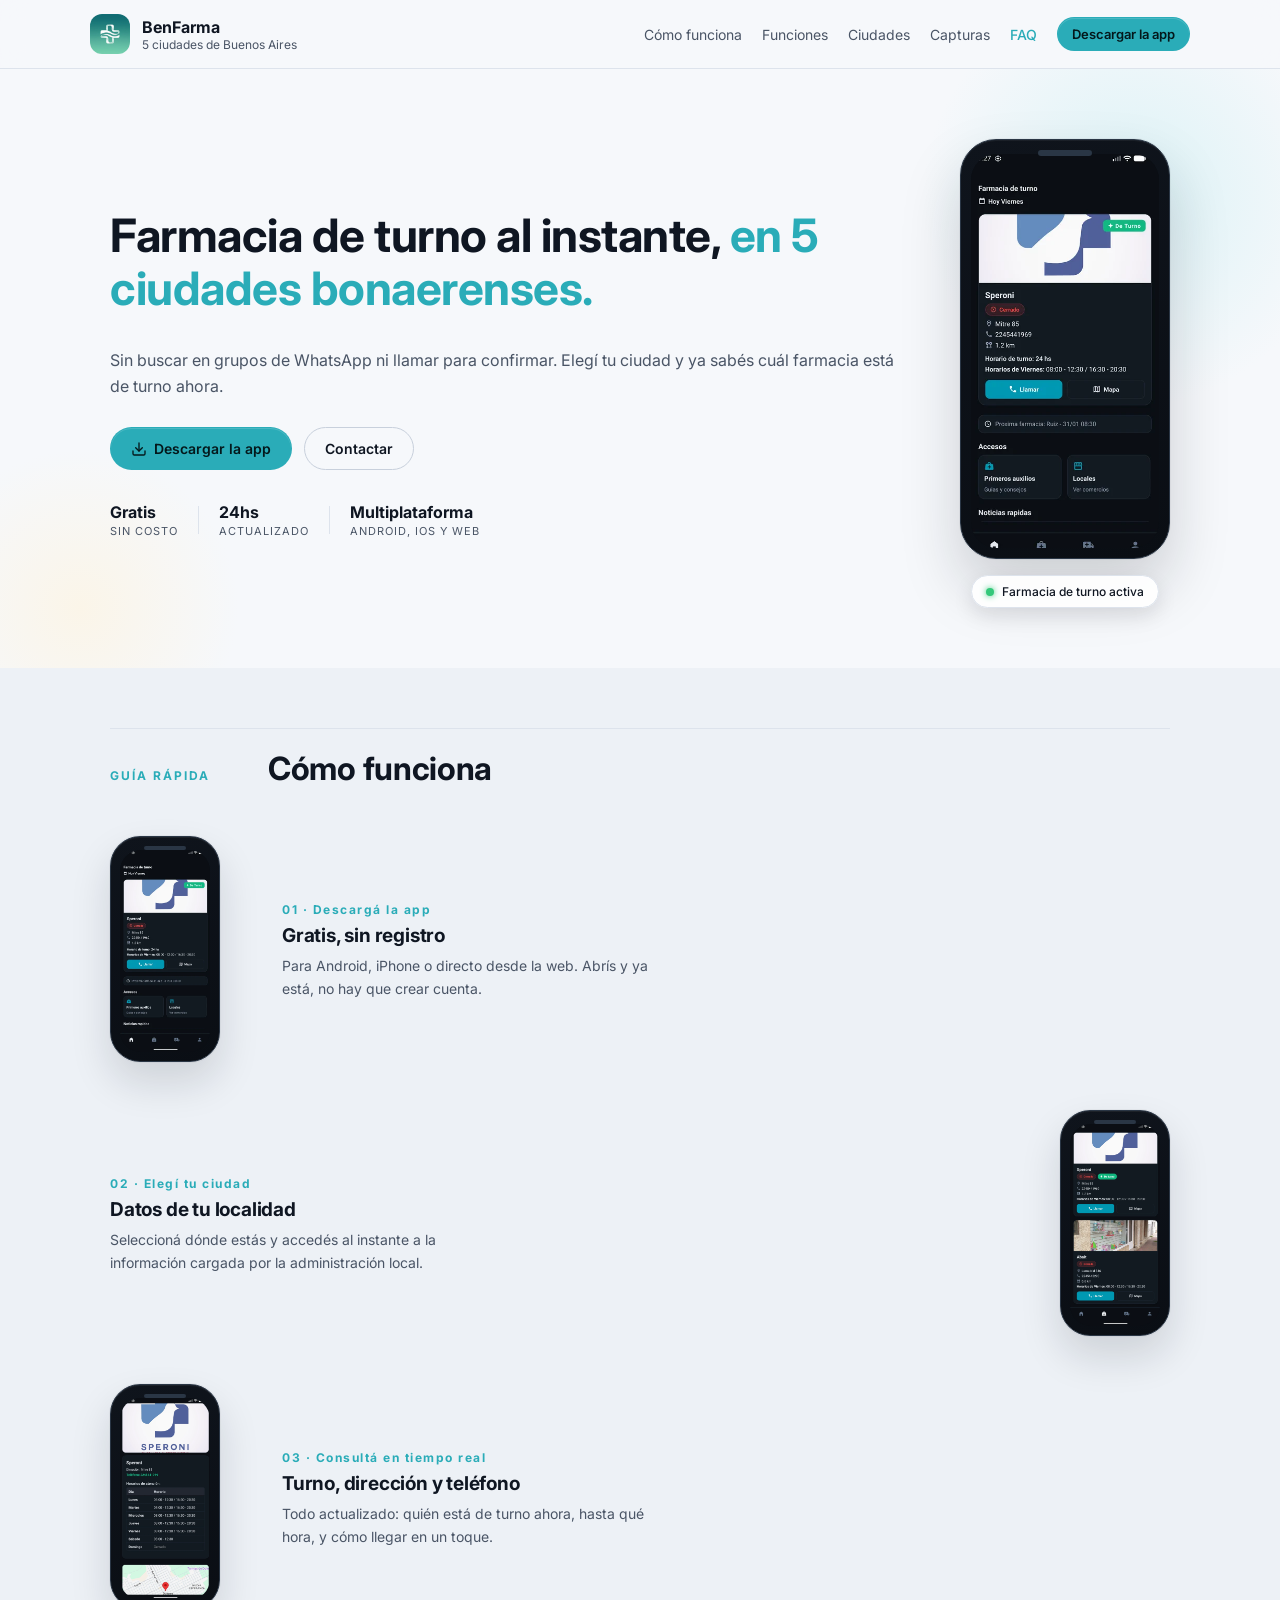
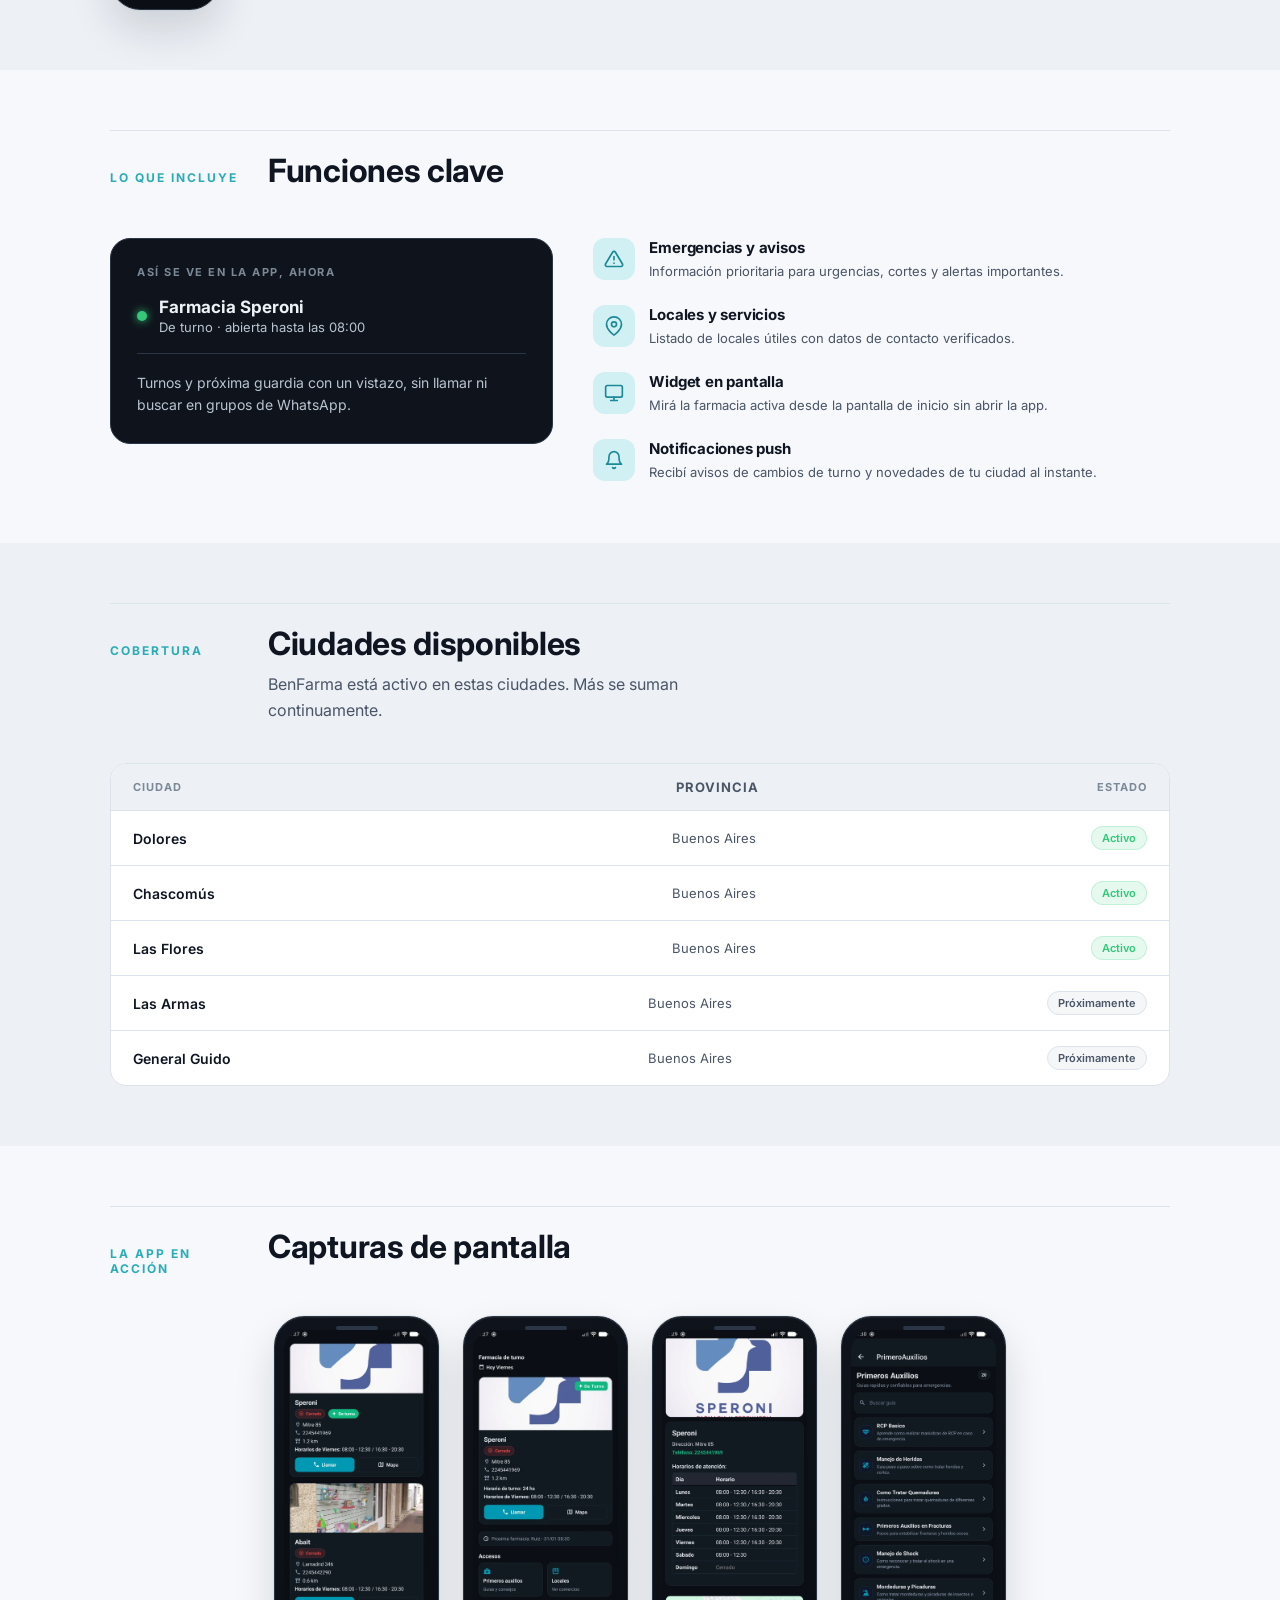
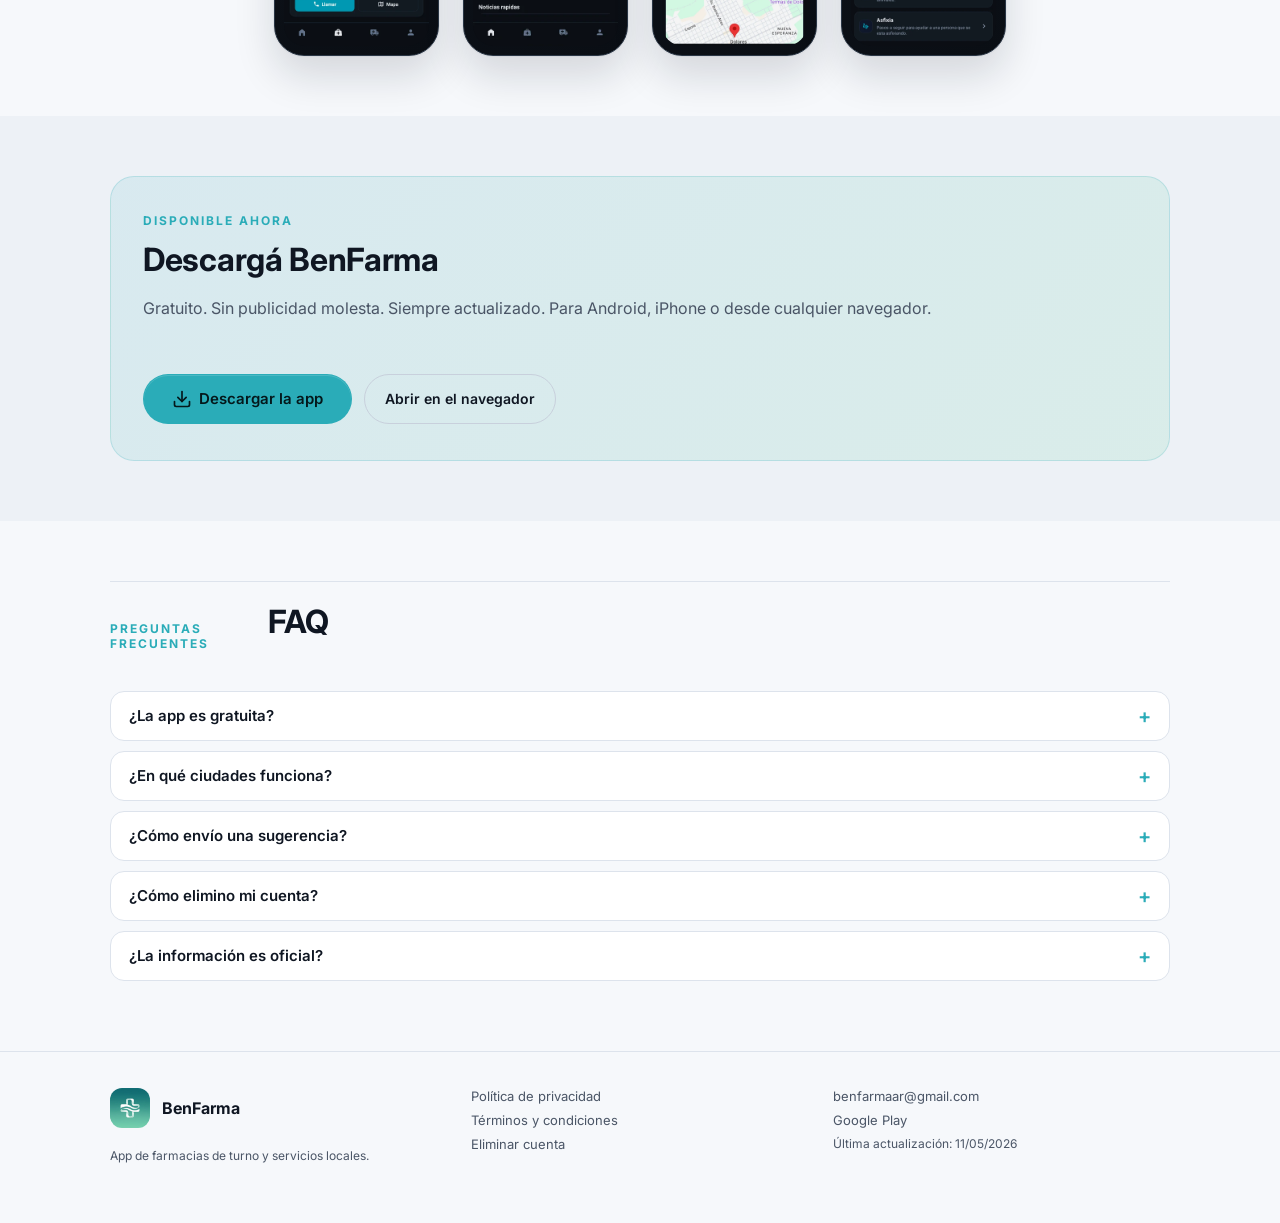
==== commit b3f217c3: "redesign: tema claro de marca real y estructura no genérica en landing Reemplaza paleta/tipografía i" ====
--- a/docs/index.html
+++ b/docs/index.html
@@ -32,7 +32,7 @@
     <meta name="twitter:image:alt" content="BenFarma - App de farmacia de turno para Android" />
 
     <!-- PWA -->
-    <meta name="theme-color" content="#070c12" />
+    <meta name="theme-color" content="#f6f8fb" />
     <meta name="mobile-web-app-capable" content="yes" />
     <meta name="apple-mobile-web-app-status-bar-style" content="black-translucent" />
 
@@ -115,7 +115,7 @@
     <!-- Fonts -->
     <link rel="preconnect" href="https://fonts.googleapis.com" />
     <link rel="preconnect" href="https://fonts.gstatic.com" crossorigin />
-    <link href="https://fonts.googleapis.com/css2?family=Inter:wght@400;500;600;700&display=swap" rel="stylesheet" />
+    <link href="https://fonts.googleapis.com/css2?family=Inter:wght@400;500;600;700;800&display=swap" rel="stylesheet" />
 
     <link rel="icon" href="./assets/logo.ico" type="image/x-icon" />
     <link rel="shortcut icon" href="./assets/logo.ico" type="image/x-icon" />
@@ -159,7 +159,6 @@
         <div class="hero-glow hero-glow--green" aria-hidden="true"></div>
         <div class="container hero-grid">
           <div class="hero-text fade-in">
-            <p class="eyebrow">App gratuita</p>
             <h1>Farmacia de turno al instante, <span class="text-gradient">en 5 ciudades bonaerenses.</span></h1>
             <p class="lead">
               Sin buscar en grupos de WhatsApp ni llamar para confirmar.
@@ -210,39 +209,48 @@
       <section id="como-funciona" class="section alt">
         <div class="container">
           <div class="section-head fade-in">
-            <p class="eyebrow">Simple y rápido</p>
+            <p class="eyebrow">Guía rápida</p>
             <h2>Cómo funciona</h2>
           </div>
-          <div class="steps-grid fade-in">
-            <div class="step-card">
-              <span class="step-number">01</span>
-              <div class="step-icon">
-                <svg width="24" height="24" viewBox="0 0 24 24" fill="none" stroke="currentColor" stroke-width="2" stroke-linecap="round" stroke-linejoin="round"><path d="M21 15v4a2 2 0 0 1-2 2H5a2 2 0 0 1-2-2v-4"/><polyline points="7 10 12 15 17 10"/><line x1="12" y1="15" x2="12" y2="3"/></svg>
-              </div>
-              <h3>Descargá la app</h3>
-              <p>Gratis para Android, iPhone o directo desde la web. Sin registro obligatorio.</p>
-            </div>
-            <div class="step-arrow" aria-hidden="true">
-              <svg width="20" height="20" viewBox="0 0 24 24" fill="none" stroke="currentColor" stroke-width="2" stroke-linecap="round" stroke-linejoin="round"><polyline points="9 18 15 12 9 6"/></svg>
-            </div>
-            <div class="step-card">
-              <span class="step-number">02</span>
-              <div class="step-icon">
-                <svg width="24" height="24" viewBox="0 0 24 24" fill="none" stroke="currentColor" stroke-width="2" stroke-linecap="round" stroke-linejoin="round"><path d="M21 10c0 7-9 13-9 13s-9-6-9-13a9 9 0 0 1 18 0z"/><circle cx="12" cy="10" r="3"/></svg>
-              </div>
-              <h3>Elegí tu ciudad</h3>
-              <p>Seleccioná tu localidad y accedé a la información local al instante.</p>
-            </div>
-            <div class="step-arrow" aria-hidden="true">
-              <svg width="20" height="20" viewBox="0 0 24 24" fill="none" stroke="currentColor" stroke-width="2" stroke-linecap="round" stroke-linejoin="round"><polyline points="9 18 15 12 9 6"/></svg>
-            </div>
-            <div class="step-card">
-              <span class="step-number">03</span>
-              <div class="step-icon">
-                <svg width="24" height="24" viewBox="0 0 24 24" fill="none" stroke="currentColor" stroke-width="2" stroke-linecap="round" stroke-linejoin="round"><circle cx="12" cy="12" r="10"/><polyline points="12 6 12 12 16 14"/></svg>
-              </div>
-              <h3>Consultá en tiempo real</h3>
-              <p>Turnos, emergencias y avisos siempre actualizados.</p>
+          <div class="tour fade-in">
+            <div class="tour-step">
+              <div class="screenshot-phone">
+                <div class="screenshot-notch"></div>
+                <div class="screenshot-screen">
+                  <img src="./assets/home.webp" alt="Pantalla principal de BenFarma con la farmacia de turno" loading="lazy" width="360" height="800" />
+                </div>
+              </div>
+              <div class="tour-copy">
+                <span class="tour-index">01 · Descargá la app</span>
+                <h3>Gratis, sin registro</h3>
+                <p>Para Android, iPhone o directo desde la web. Abrís y ya está, no hay que crear cuenta.</p>
+              </div>
+            </div>
+            <div class="tour-step">
+              <div class="screenshot-phone">
+                <div class="screenshot-notch"></div>
+                <div class="screenshot-screen">
+                  <img src="./assets/farmacias.webp" alt="Lista de farmacias con horarios en BenFarma" loading="lazy" width="720" height="1600" />
+                </div>
+              </div>
+              <div class="tour-copy">
+                <span class="tour-index">02 · Elegí tu ciudad</span>
+                <h3>Datos de tu localidad</h3>
+                <p>Seleccioná dónde estás y accedés al instante a la información cargada por la administración local.</p>
+              </div>
+            </div>
+            <div class="tour-step">
+              <div class="screenshot-phone">
+                <div class="screenshot-notch"></div>
+                <div class="screenshot-screen">
+                  <img src="./assets/detalle.webp" alt="Detalle de la farmacia de turno con dirección y teléfono" loading="lazy" width="720" height="1600" />
+                </div>
+              </div>
+              <div class="tour-copy">
+                <span class="tour-index">03 · Consultá en tiempo real</span>
+                <h3>Turno, dirección y teléfono</h3>
+                <p>Todo actualizado: quién está de turno ahora, hasta qué hora, y cómo llegar en un toque.</p>
+              </div>
             </div>
           </div>
         </div>
@@ -255,49 +263,56 @@
             <p class="eyebrow">Lo que incluye</p>
             <h2>Funciones clave</h2>
           </div>
-          <div class="grid-3">
-            <article class="card fade-in">
-              <div class="card-icon">
-                <svg width="22" height="22" viewBox="0 0 24 24" fill="none" stroke="currentColor" stroke-width="2" stroke-linecap="round" stroke-linejoin="round"><path d="M12 22s8-4 8-10V5l-8-3-8 3v7c0 6 8 10 8 10z"/></svg>
-              </div>
-              <h3>Turnos actualizados</h3>
-              <p>Consultá la farmacia de turno y la próxima guardia con un vistazo.</p>
-            </article>
-            <article class="card fade-in">
-              <div class="card-icon">
-                <svg width="22" height="22" viewBox="0 0 24 24" fill="none" stroke="currentColor" stroke-width="2" stroke-linecap="round" stroke-linejoin="round"><path d="M10.29 3.86L1.82 18a2 2 0 0 0 1.71 3h16.94a2 2 0 0 0 1.71-3L13.71 3.86a2 2 0 0 0-3.42 0z"/><line x1="12" y1="9" x2="12" y2="13"/><line x1="12" y1="17" x2="12.01" y2="17"/></svg>
-              </div>
-              <h3>Emergencias y avisos</h3>
-              <p>Información prioritaria para urgencias, cortes y alertas importantes.</p>
-            </article>
-            <article class="card fade-in">
-              <div class="card-icon">
-                <svg width="22" height="22" viewBox="0 0 24 24" fill="none" stroke="currentColor" stroke-width="2" stroke-linecap="round" stroke-linejoin="round"><path d="M21 10c0 7-9 13-9 13s-9-6-9-13a9 9 0 0 1 18 0z"/><circle cx="12" cy="10" r="3"/></svg>
-              </div>
-              <h3>Locales y servicios</h3>
-              <p>Listado de locales útiles con datos de contacto verificados.</p>
-            </article>
-            <article class="card fade-in">
-              <div class="card-icon">
-                <svg width="22" height="22" viewBox="0 0 24 24" fill="none" stroke="currentColor" stroke-width="2" stroke-linecap="round" stroke-linejoin="round"><rect x="2" y="3" width="20" height="14" rx="2"/><path d="M8 21h8M12 17v4"/></svg>
-              </div>
-              <h3>Widget en pantalla</h3>
-              <p>Mirá la farmacia activa desde la pantalla de inicio sin abrir la app.</p>
-            </article>
-            <article class="card fade-in">
-              <div class="card-icon">
-                <svg width="22" height="22" viewBox="0 0 24 24" fill="none" stroke="currentColor" stroke-width="2" stroke-linecap="round" stroke-linejoin="round"><path d="M18 8A6 6 0 0 0 6 8c0 7-3 9-3 9h18s-3-2-3-9"/><path d="M13.73 21a2 2 0 0 1-3.46 0"/></svg>
-              </div>
-              <h3>Notificaciones push</h3>
-              <p>Recibí avisos de cambios de turno y novedades de tu ciudad al instante.</p>
-            </article>
-            <article class="card fade-in">
-              <div class="card-icon">
-                <svg width="22" height="22" viewBox="0 0 24 24" fill="none" stroke="currentColor" stroke-width="2" stroke-linecap="round" stroke-linejoin="round"><circle cx="12" cy="12" r="10"/><polyline points="12 6 12 12 16 14"/></svg>
-              </div>
-              <h3>Información en tiempo real</h3>
-              <p>Datos actualizados directamente desde la administración local.</p>
-            </article>
+          <div class="features-split fade-in">
+            <div class="feature-hero-card">
+              <p class="feature-hero-label">Así se ve en la app, ahora</p>
+              <div class="feature-hero-pharmacy">
+                <span class="feature-hero-dot"></span>
+                <div>
+                  <p class="feature-hero-name">Farmacia Speroni</p>
+                  <p class="feature-hero-status">De turno · abierta hasta las 08:00</p>
+                </div>
+              </div>
+              <p class="feature-hero-desc">Turnos y próxima guardia con un vistazo, sin llamar ni buscar en grupos de WhatsApp.</p>
+            </div>
+            <ul class="feature-list">
+              <li>
+                <div class="card-icon">
+                  <svg width="20" height="20" viewBox="0 0 24 24" fill="none" stroke="currentColor" stroke-width="2" stroke-linecap="round" stroke-linejoin="round"><path d="M10.29 3.86L1.82 18a2 2 0 0 0 1.71 3h16.94a2 2 0 0 0 1.71-3L13.71 3.86a2 2 0 0 0-3.42 0z"/><line x1="12" y1="9" x2="12" y2="13"/><line x1="12" y1="17" x2="12.01" y2="17"/></svg>
+                </div>
+                <div>
+                  <h3>Emergencias y avisos</h3>
+                  <p>Información prioritaria para urgencias, cortes y alertas importantes.</p>
+                </div>
+              </li>
+              <li>
+                <div class="card-icon">
+                  <svg width="20" height="20" viewBox="0 0 24 24" fill="none" stroke="currentColor" stroke-width="2" stroke-linecap="round" stroke-linejoin="round"><path d="M21 10c0 7-9 13-9 13s-9-6-9-13a9 9 0 0 1 18 0z"/><circle cx="12" cy="10" r="3"/></svg>
+                </div>
+                <div>
+                  <h3>Locales y servicios</h3>
+                  <p>Listado de locales útiles con datos de contacto verificados.</p>
+                </div>
+              </li>
+              <li>
+                <div class="card-icon">
+                  <svg width="20" height="20" viewBox="0 0 24 24" fill="none" stroke="currentColor" stroke-width="2" stroke-linecap="round" stroke-linejoin="round"><rect x="2" y="3" width="20" height="14" rx="2"/><path d="M8 21h8M12 17v4"/></svg>
+                </div>
+                <div>
+                  <h3>Widget en pantalla</h3>
+                  <p>Mirá la farmacia activa desde la pantalla de inicio sin abrir la app.</p>
+                </div>
+              </li>
+              <li>
+                <div class="card-icon">
+                  <svg width="20" height="20" viewBox="0 0 24 24" fill="none" stroke="currentColor" stroke-width="2" stroke-linecap="round" stroke-linejoin="round"><path d="M18 8A6 6 0 0 0 6 8c0 7-3 9-3 9h18s-3-2-3-9"/><path d="M13.73 21a2 2 0 0 1-3.46 0"/></svg>
+                </div>
+                <div>
+                  <h3>Notificaciones push</h3>
+                  <p>Recibí avisos de cambios de turno y novedades de tu ciudad al instante.</p>
+                </div>
+              </li>
+            </ul>
           </div>
         </div>
       </section>
@@ -310,45 +325,35 @@
             <h2>Ciudades disponibles</h2>
             <p class="lead">BenFarma está activo en estas ciudades. Más se suman continuamente.</p>
           </div>
-          <div class="cities-grid fade-in">
-            <a href="./dolores/" class="city-card" style="text-decoration:none;color:inherit;">
-              <div class="city-dot"></div>
-              <div>
-                <p class="city-name">Dolores</p>
-                <p class="city-prov">Buenos Aires</p>
-              </div>
+          <div class="roster fade-in">
+            <div class="roster-row roster-head">
+              <span>Ciudad</span>
+              <span class="roster-prov">Provincia</span>
+              <span>Estado</span>
+            </div>
+            <a href="./dolores/" class="roster-row">
+              <span class="roster-city">Dolores</span>
+              <span class="roster-prov">Buenos Aires</span>
               <span class="city-badge active">Activo</span>
             </a>
-            <a href="./chascomus/" class="city-card" style="text-decoration:none;color:inherit;">
-              <div class="city-dot"></div>
-              <div>
-                <p class="city-name">Chascomús</p>
-                <p class="city-prov">Buenos Aires</p>
-              </div>
+            <a href="./chascomus/" class="roster-row">
+              <span class="roster-city">Chascomús</span>
+              <span class="roster-prov">Buenos Aires</span>
               <span class="city-badge active">Activo</span>
             </a>
-            <a href="./las-armas/" class="city-card" style="text-decoration:none;color:inherit;">
-              <div class="city-dot dim"></div>
-              <div>
-                <p class="city-name">Las Armas</p>
-                <p class="city-prov">Buenos Aires</p>
-              </div>
+            <a href="./las-flores/" class="roster-row">
+              <span class="roster-city">Las Flores</span>
+              <span class="roster-prov">Buenos Aires</span>
+              <span class="city-badge active">Activo</span>
+            </a>
+            <a href="./las-armas/" class="roster-row">
+              <span class="roster-city">Las Armas</span>
+              <span class="roster-prov">Buenos Aires</span>
               <span class="city-badge">Próximamente</span>
             </a>
-            <a href="./las-flores/" class="city-card" style="text-decoration:none;color:inherit;">
-              <div class="city-dot"></div>
-              <div>
-                <p class="city-name">Las Flores</p>
-                <p class="city-prov">Buenos Aires</p>
-              </div>
-              <span class="city-badge active">Activo</span>
-            </a>
-            <a href="./gral-guido/" class="city-card" style="text-decoration:none;color:inherit;">
-              <div class="city-dot dim"></div>
-              <div>
-                <p class="city-name">General Guido</p>
-                <p class="city-prov">Buenos Aires</p>
-              </div>
+            <a href="./gral-guido/" class="roster-row">
+              <span class="roster-city">General Guido</span>
+              <span class="roster-prov">Buenos Aires</span>
               <span class="city-badge">Próximamente</span>
             </a>
           </div>
@@ -498,15 +503,12 @@
       window.addEventListener('scroll', () => btn.classList.toggle('visible', window.scrollY > 400), { passive: true });
       btn.addEventListener('click', () => window.scrollTo({ top: 0, behavior: 'smooth' }));
 
-      // Descarga inteligente: Android -> Google Play, cualquier otro dispositivo
-      // (iPhone, desktop) -> la web app (app.benfarma.com), que corre en cualquier
-      // plataforma sin instalación desde store.
+      // "Descargar la app" manda SIEMPRE a la web app (app.benfarma.com),
+      // sin importar el dispositivo (Android, iPhone, desktop). Corre en
+      // cualquier plataforma sin instalar nada desde una store. El link
+      // literal a Google Play queda solo en el footer, explícito aparte.
       (function () {
-        const isAndroid = /Android/i.test(navigator.userAgent);
-        const target = isAndroid
-          ? 'https://play.google.com/store/apps/details?id=com.overcode.farmadolores'
-          : 'https://app.benfarma.com';
-        document.querySelectorAll('[data-smart-download]').forEach((el) => el.setAttribute('href', target));
+        document.querySelectorAll('[data-smart-download]').forEach((el) => el.setAttribute('href', 'https://app.benfarma.com'));
       })();
     </script>
 
--- a/docs/styles.css
+++ b/docs/styles.css
@@ -1,14 +1,28 @@
 :root {
-  color-scheme: dark;
-  --bg: #070c12;
-  --surface: #0f1621;
-  --card: #121b27;
-  --border: #233242;
-  --text: #e6edf3;
-  --muted: #9aa9b8;
-  --accent: #19c0d4;
-  --accent-2: #6be2a8;
-  --shadow: rgba(0, 0, 0, 0.25);
+  color-scheme: light;
+  /* Paleta oficial BenFarma (farmaApp/src/theme.ts, lightTheme) */
+  --bg: #f6f8fb;
+  --bg-alt: #edf1f6;
+  --surface: #ffffff;
+  --card: #ffffff;
+  --border: #dde3ec;
+  --border-strong: #c8d0dc;
+  --text: #0f1622;
+  --muted: #4a5566;
+  --muted-2: #7b8896;
+  --accent: #2aacb8;   /* teal — primary brand */
+  --accent-dark: #1c8a96;
+  --accent-soft: #d0f0f4;
+  --accent-2: #34c87a;  /* mint — abierto / éxito */
+  --urgent: #e05830;    /* coral — urgencia */
+  --urgent-soft: #fcebeb;
+  --warn: #e8a030;      /* amber — guardia / aviso */
+  --warn-soft: #fef3dc;
+  --shadow: rgba(15, 22, 34, 0.08);
+  /* Chrome de dispositivo (mockups): siempre oscuro, no sigue el tema del sitio */
+  --device-bg: #0f141c;
+  --device-bg2: #0a0e14;
+  --device-border: #2a3645;
 }
 
 * { box-sizing: border-box; }
@@ -18,7 +32,7 @@
 body {
   margin: 0;
   font-family: 'Inter', "Segoe UI", system-ui, -apple-system, sans-serif;
-  background: radial-gradient(circle at top, #0f1c2b, var(--bg));
+  background: var(--bg);
   color: var(--text);
 }
 
@@ -36,7 +50,7 @@
   position: sticky;
   top: 0;
   z-index: 10;
-  background: rgba(7, 12, 18, 0.9);
+  background: rgba(246, 248, 251, 0.88);
   backdrop-filter: blur(12px);
   border-bottom: 1px solid var(--border);
 }
@@ -127,12 +141,13 @@
 .button:hover { opacity: 0.88; transform: translateY(-1px); }
 
 .button.primary {
-  background: linear-gradient(135deg, var(--accent), var(--accent-2));
-  color: #021116;
-}
-
-.button.ghost { border-color: var(--border); color: var(--text); }
-.button.ghost:hover { border-color: var(--muted); }
+  background: var(--accent);
+  color: #04181b;
+  box-shadow: 0 1px 0 rgba(255, 255, 255, 0.15) inset;
+}
+
+.button.ghost { border-color: var(--border-strong); color: var(--text); }
+.button.ghost:hover { border-color: var(--muted-2); }
 .button.disabled { opacity: 0.45; cursor: not-allowed; pointer-events: none; }
 .button.small  { padding: 8px 14px; font-size: 13px; }
 .button.large  { padding: 14px 28px; font-size: 15px; }
@@ -142,31 +157,29 @@
   text-transform: uppercase;
   letter-spacing: 2px;
   font-size: 12px;
-  color: var(--accent-2);
+  font-weight: 700;
+  color: var(--accent);
   margin: 0 0 12px;
 }
 
 h1 {
-  font-size: clamp(30px, 5vw, 46px);
-  line-height: 1.1;
+  font-size: clamp(30px, 4.6vw, 46px);
+  font-weight: 700;
+  line-height: 1.15;
   margin: 0 0 16px;
   letter-spacing: -0.5px;
 }
 
 h2 {
   font-size: clamp(22px, 3vw, 32px);
+  font-weight: 700;
   margin: 0 0 20px;
   letter-spacing: -0.3px;
 }
 
 h3 { letter-spacing: -0.2px; }
 
-.text-gradient {
-  background: linear-gradient(135deg, var(--accent), var(--accent-2));
-  -webkit-background-clip: text;
-  -webkit-text-fill-color: transparent;
-  background-clip: text;
-}
+.text-gradient { color: var(--accent); }
 
 .lead {
   font-size: 16px;
@@ -186,29 +199,26 @@
 
 .hero-glow {
   position: absolute;
-  width: 500px;
-  height: 500px;
   border-radius: 50%;
   pointer-events: none;
 }
 
 .hero-glow--cyan {
-  top: -100px;
-  right: -80px;
-  background: radial-gradient(circle, rgba(25, 192, 212, 0.08) 0%, transparent 70%);
-  animation: glow-pulse 5s ease-in-out infinite;
+  top: -80px;
+  right: -60px;
+  width: 420px;
+  height: 420px;
+  background: radial-gradient(circle, var(--accent-soft) 0%, transparent 70%);
+  opacity: 0.7;
 }
 
 .hero-glow--green {
-  bottom: -120px;
+  bottom: -100px;
   left: -80px;
-  background: radial-gradient(circle, rgba(107, 226, 168, 0.06) 0%, transparent 70%);
-  animation: glow-pulse 5s ease-in-out infinite 2.5s;
-}
-
-@keyframes glow-pulse {
-  0%, 100% { opacity: 0.5; transform: scale(1); }
-  50%       { opacity: 1;   transform: scale(1.15); }
+  width: 320px;
+  height: 320px;
+  background: radial-gradient(circle, var(--warn-soft) 0%, transparent 70%);
+  opacity: 0.6;
 }
 
 .hero-grid {
@@ -255,21 +265,15 @@
 .phone-mockup {
   width: 210px;
   height: 420px;
-  background: linear-gradient(160deg, #111e2e, #0c1520);
-  border: 1.5px solid #2c4058;
+  background: linear-gradient(160deg, var(--device-bg), var(--device-bg2));
+  border: 1.5px solid var(--device-border);
   border-radius: 36px;
   padding: 14px 10px 10px;
   box-shadow:
-    0 40px 80px rgba(0, 0, 0, 0.6),
-    0 0 0 1px rgba(255, 255, 255, 0.04),
-    inset 0 1px 0 rgba(255, 255, 255, 0.06);
+    0 30px 60px rgba(15, 22, 34, 0.18),
+    0 0 0 1px rgba(15, 22, 34, 0.04),
+    inset 0 1px 0 rgba(255, 255, 255, 0.05);
   position: relative;
-  animation: phone-float 4s ease-in-out infinite;
-}
-
-@keyframes phone-float {
-  0%, 100% { transform: translateY(0); }
-  50%       { transform: translateY(-8px); }
 }
 
 .phone-notch {
@@ -279,7 +283,7 @@
   transform: translateX(-50%);
   width: 54px;
   height: 6px;
-  background: #1a2d3f;
+  background: var(--device-border);
   border-radius: 3px;
 }
 
@@ -288,7 +292,7 @@
   height: 100%;
   border-radius: 26px;
   overflow: hidden;
-  background: #070c12;
+  background: var(--device-bg2);
 }
 
 .phone-screen img {
@@ -303,13 +307,14 @@
   display: flex;
   align-items: center;
   gap: 8px;
-  background: rgba(15, 22, 33, 0.9);
-  border: 1px solid rgba(25, 192, 212, 0.2);
+  background: rgba(255, 255, 255, 0.92);
+  border: 1px solid var(--border);
   border-radius: 999px;
   padding: 8px 14px;
   font-size: 12px;
   font-weight: 500;
   color: var(--text);
+  box-shadow: 0 8px 20px rgba(15, 22, 34, 0.1);
   backdrop-filter: blur(8px);
   white-space: nowrap;
 }
@@ -331,9 +336,29 @@
 
 /* ── Sections ── */
 .section { padding: 60px 0; }
-.section.alt { background: rgba(15, 22, 33, 0.6); }
-.section-head { margin-bottom: 36px; }
-.section-head h2 { margin-bottom: 8px; }
+.section.alt { background: var(--bg-alt); }
+
+/* Rótulo en columna, no caption apilada arriba del título — misma info, otra jerarquía */
+.section-head {
+  display: grid;
+  grid-template-columns: 130px 1fr;
+  column-gap: 28px;
+  align-items: baseline;
+  margin-bottom: 40px;
+  padding-top: 20px;
+  border-top: 1px solid var(--border);
+}
+
+.section-head .eyebrow { grid-column: 1; margin: 0; }
+.section-head h2 { grid-column: 2; margin: 0 0 8px; }
+.section-head .lead { grid-column: 2; margin: 0; max-width: 48ch; }
+
+@media (max-width: 640px) {
+  .section-head { grid-template-columns: 1fr; row-gap: 6px; }
+  .section-head .eyebrow,
+  .section-head h2,
+  .section-head .lead { grid-column: 1; }
+}
 
 /* ── Cómo funciona ── */
 .steps-grid {
@@ -351,11 +376,12 @@
   border-radius: 20px;
   padding: 24px 22px;
   position: relative;
+  overflow: hidden;
   transition: border-color 0.2s, transform 0.2s;
 }
 
 .step-card:hover {
-  border-color: rgba(25, 192, 212, 0.3);
+  border-color: var(--accent-dark);
   transform: translateY(-2px);
 }
 
@@ -373,11 +399,10 @@
   width: 44px;
   height: 44px;
   border-radius: 12px;
-  background: rgba(25, 192, 212, 0.1);
-  border: 1px solid rgba(25, 192, 212, 0.15);
+  background: var(--accent-soft);
   display: grid;
   place-items: center;
-  color: var(--accent);
+  color: var(--accent-dark);
   margin-bottom: 14px;
 }
 
@@ -390,7 +415,146 @@
   flex-shrink: 0;
 }
 
-/* ── Feature cards ── */
+/* ── Recorrido (home): capturas reales anotadas, en zigzag ── */
+.tour {
+  display: flex;
+  flex-direction: column;
+  gap: 48px;
+}
+
+.tour-step {
+  display: grid;
+  grid-template-columns: 140px 1fr;
+  gap: 32px;
+  align-items: center;
+}
+
+.tour-step:nth-child(even) { direction: rtl; }
+.tour-step:nth-child(even) > * { direction: ltr; }
+
+.tour-step .screenshot-phone {
+  width: 110px;
+  height: 226px;
+  margin: 0;
+}
+
+.tour-index {
+  font-size: 12px;
+  font-weight: 700;
+  letter-spacing: 1.5px;
+  color: var(--accent);
+}
+
+.tour-copy h3 { margin: 6px 0 8px; font-size: 19px; }
+.tour-copy p  { margin: 0; color: var(--muted); font-size: 14px; line-height: 1.6; max-width: 42ch; }
+
+@media (max-width: 640px) {
+  .tour-step, .tour-step:nth-child(even) { grid-template-columns: 1fr; direction: ltr; justify-items: start; }
+}
+
+/* ── Funciones (home): panel "en vivo" + lista, no grid de 6 cajas iguales ── */
+.features-split {
+  display: grid;
+  grid-template-columns: minmax(240px, 1fr) 1.3fr;
+  gap: 40px;
+  align-items: start;
+}
+
+.feature-hero-card {
+  background: var(--device-bg);
+  border: 1px solid var(--device-border);
+  border-radius: 20px;
+  padding: 26px;
+  color: var(--text-on-device, #ecf2f7);
+}
+
+.feature-hero-label {
+  text-transform: uppercase;
+  letter-spacing: 1.5px;
+  font-size: 11px;
+  font-weight: 700;
+  color: #7b8896;
+  margin: 0 0 18px;
+}
+
+.feature-hero-pharmacy { display: flex; align-items: center; gap: 12px; margin-bottom: 18px; }
+
+.feature-hero-dot {
+  width: 10px;
+  height: 10px;
+  border-radius: 50%;
+  background: var(--accent-2);
+  box-shadow: 0 0 8px var(--accent-2);
+  flex-shrink: 0;
+  animation: dot-blink 2s ease-in-out infinite;
+}
+
+.feature-hero-name { margin: 0; font-size: 17px; font-weight: 700; color: #ecf2f7; }
+.feature-hero-status { margin: 2px 0 0; font-size: 13px; color: #b8c4d0; }
+
+.feature-hero-desc {
+  margin: 18px 0 0;
+  padding-top: 18px;
+  border-top: 1px solid var(--device-border);
+  font-size: 14px;
+  line-height: 1.6;
+  color: #b8c4d0;
+}
+
+.feature-list { list-style: none; margin: 0; padding: 0; display: flex; flex-direction: column; gap: 24px; }
+
+.feature-list li { display: flex; align-items: flex-start; gap: 14px; }
+
+.feature-list .card-icon { margin-bottom: 0; flex-shrink: 0; }
+
+.feature-list h3 { margin: 0 0 4px; font-size: 15px; }
+.feature-list p  { margin: 0; font-size: 13px; color: var(--muted); line-height: 1.55; }
+
+@media (max-width: 760px) {
+  .features-split { grid-template-columns: 1fr; }
+}
+
+/* ── Ciudades (home): cartelera de guardia, no cards de ubicación ── */
+.roster {
+  border: 1px solid var(--border);
+  border-radius: 16px;
+  overflow: hidden;
+  background: var(--card);
+}
+
+.roster-row {
+  display: grid;
+  grid-template-columns: 1.3fr 1fr auto;
+  gap: 16px;
+  align-items: center;
+  padding: 15px 22px;
+  border-bottom: 1px solid var(--border);
+  color: inherit;
+  text-decoration: none;
+  transition: background 0.15s;
+}
+
+.roster-row:last-child { border-bottom: none; }
+a.roster-row:hover { background: var(--bg-alt); }
+
+.roster-head {
+  font-size: 11px;
+  text-transform: uppercase;
+  letter-spacing: 1px;
+  font-weight: 700;
+  color: var(--muted-2);
+  background: var(--bg-alt);
+}
+
+.roster-city { font-weight: 600; font-size: 14px; }
+.roster-prov { color: var(--muted); font-size: 13px; }
+
+@media (max-width: 560px) {
+  .roster-row { grid-template-columns: 1fr auto; }
+  .roster-prov { display: none; }
+}
+
+/* ── Feature cards (páginas de ciudad, sin cambios) ── */
 .grid-3 {
   display: grid;
   grid-template-columns: repeat(auto-fit, minmax(220px, 1fr));
@@ -406,20 +570,19 @@
 }
 
 .card:hover {
-  border-color: rgba(25, 192, 212, 0.3);
+  border-color: var(--accent);
   transform: translateY(-2px);
-  box-shadow: 0 8px 24px rgba(0, 0, 0, 0.3);
+  box-shadow: 0 8px 24px rgba(15, 22, 34, 0.08);
 }
 
 .card-icon {
   width: 42px;
   height: 42px;
   border-radius: 12px;
-  background: rgba(25, 192, 212, 0.1);
-  border: 1px solid rgba(25, 192, 212, 0.15);
+  background: var(--accent-soft);
   display: grid;
   place-items: center;
-  color: var(--accent);
+  color: var(--accent-dark);
   margin-bottom: 14px;
 }
 
@@ -445,7 +608,7 @@
   transition: border-color 0.2s;
 }
 
-.city-card:not(.upcoming):hover { border-color: rgba(107, 226, 168, 0.3); }
+.city-card:not(.upcoming):hover { border-color: rgba(52, 200, 122, 0.3); }
 
 .city-dot {
   width: 10px;
@@ -474,8 +637,8 @@
 }
 
 .city-badge.active {
-  background: rgba(107, 226, 168, 0.12);
-  border-color: rgba(107, 226, 168, 0.2);
+  background: rgba(52, 200, 122, 0.12);
+  border-color: rgba(52, 200, 122, 0.2);
   color: var(--accent-2);
 }
 
@@ -514,13 +677,13 @@
 .screenshot-phone {
   width: 165px;
   height: 340px;
-  background: linear-gradient(160deg, #111e2e, #0c1520);
-  border: 1.5px solid #2c4058;
+  background: linear-gradient(160deg, var(--device-bg), var(--device-bg2));
+  border: 1.5px solid var(--device-border);
   border-radius: 30px;
   padding: 13px 9px 9px;
   box-shadow:
-    0 24px 56px rgba(0, 0, 0, 0.5),
-    0 0 0 1px rgba(255, 255, 255, 0.04),
+    0 20px 40px rgba(15, 22, 34, 0.14),
+    0 0 0 1px rgba(15, 22, 34, 0.04),
     inset 0 1px 0 rgba(255, 255, 255, 0.06);
   position: relative;
   transition: transform 0.2s, box-shadow 0.2s;
@@ -530,8 +693,8 @@
 .screenshot-phone:hover {
   transform: translateY(-5px);
   box-shadow:
-    0 36px 72px rgba(0, 0, 0, 0.6),
-    0 0 0 1px rgba(25, 192, 212, 0.15),
+    0 28px 52px rgba(15, 22, 34, 0.18),
+    0 0 0 1px rgba(42, 172, 184, 0.2),
     inset 0 1px 0 rgba(255, 255, 255, 0.06);
 }
 
@@ -542,7 +705,7 @@
   transform: translateX(-50%);
   width: 42px;
   height: 4px;
-  background: #1a2d3f;
+  background: var(--device-border);
   border-radius: 2px;
 }
 
@@ -551,7 +714,7 @@
   height: 100%;
   border-radius: 21px;
   overflow: hidden;
-  background: #070c12;
+  background: var(--device-bg2);
 }
 
 .screenshot-screen img {
@@ -564,8 +727,8 @@
 
 /* ── CTA card ── */
 .cta-card {
-  background: linear-gradient(135deg, rgba(25, 192, 212, 0.1), rgba(107, 226, 168, 0.1));
-  border: 1px solid rgba(25, 192, 212, 0.2);
+  background: linear-gradient(135deg, rgba(42, 172, 184, 0.1), rgba(52, 200, 122, 0.1));
+  border: 1px solid rgba(42, 172, 184, 0.2);
   padding: 36px 32px;
   border-radius: 24px;
   display: flex;
@@ -588,7 +751,7 @@
   transition: border-color 0.2s;
 }
 
-.faq details[open] { border-color: rgba(25, 192, 212, 0.25); }
+.faq details[open] { border-color: rgba(42, 172, 184, 0.25); }
 
 .faq summary {
   cursor: pointer;
@@ -646,8 +809,8 @@
   width: 44px;
   height: 44px;
   border-radius: 50%;
-  background: linear-gradient(135deg, var(--accent), var(--accent-2));
-  color: #021116;
+  background: var(--accent);
+  color: #04181b;
   border: none;
   cursor: pointer;
   display: grid;
@@ -656,7 +819,7 @@
   transform: translateY(12px);
   transition: opacity 0.3s, transform 0.3s;
   z-index: 100;
-  box-shadow: 0 4px 16px rgba(25, 192, 212, 0.35);
+  box-shadow: 0 4px 16px rgba(42, 172, 184, 0.35);
 }
 
 .back-to-top.visible     { opacity: 1; transform: translateY(0); }
@@ -689,7 +852,7 @@
 .field { display: grid; gap: 6px; font-size: 13px; color: var(--muted); }
 .field input,
 .field textarea {
-  background: #0d1520;
+  background: var(--surface);
   border: 1px solid var(--border);
   border-radius: 12px;
   padding: 10px 12px;
@@ -708,10 +871,9 @@
 
   .hero-visual {
     order: -1;
-    flex-direction: row;
-    justify-content: center;
-    align-items: flex-end;
-    gap: 20px;
+    flex-direction: column;
+    align-items: center;
+    gap: 16px;
   }
 
   .phone-mockup {
@@ -784,6 +946,6 @@
 .legal-card ul,
 .legal-card ol { padding-left: 22px; margin: 0 0 16px; }
 .legal-card li { margin-bottom: 8px; }
-.legal-card blockquote { margin: 18px 0; padding: 14px 16px; border-left: 3px solid var(--accent); background: rgba(25, 192, 212, 0.08); border-radius: 12px; color: var(--muted); }
+.legal-card blockquote { margin: 18px 0; padding: 14px 16px; border-left: 3px solid var(--accent); background: rgba(42, 172, 184, 0.08); border-radius: 12px; color: var(--muted); }
 .legal-card hr { border: 0; border-top: 1px solid var(--border); margin: 24px 0; }
-.legal-card code { background: rgba(255,255,255,0.06); border: 1px solid var(--border); border-radius: 6px; padding: 1px 5px; }
+.legal-card code { background: var(--bg-alt); border: 1px solid var(--border); border-radius: 6px; padding: 1px 5px; }
